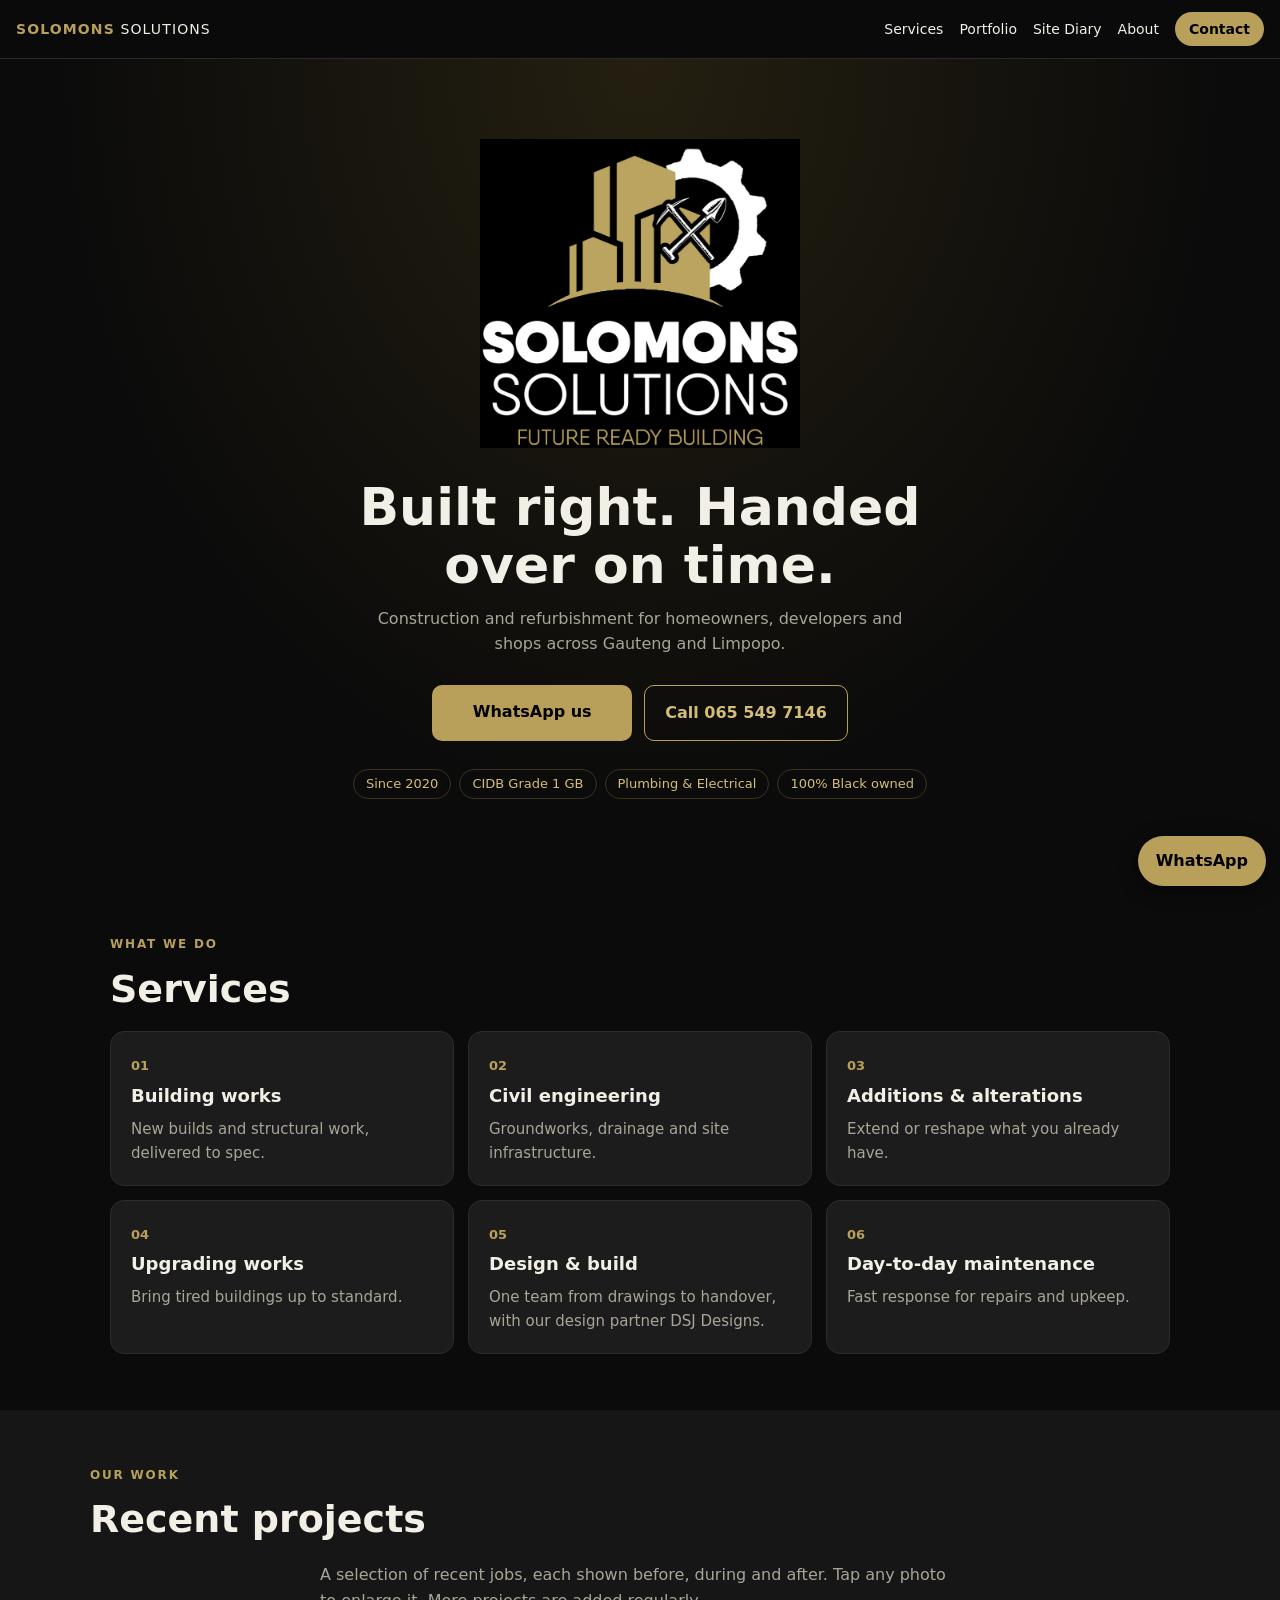
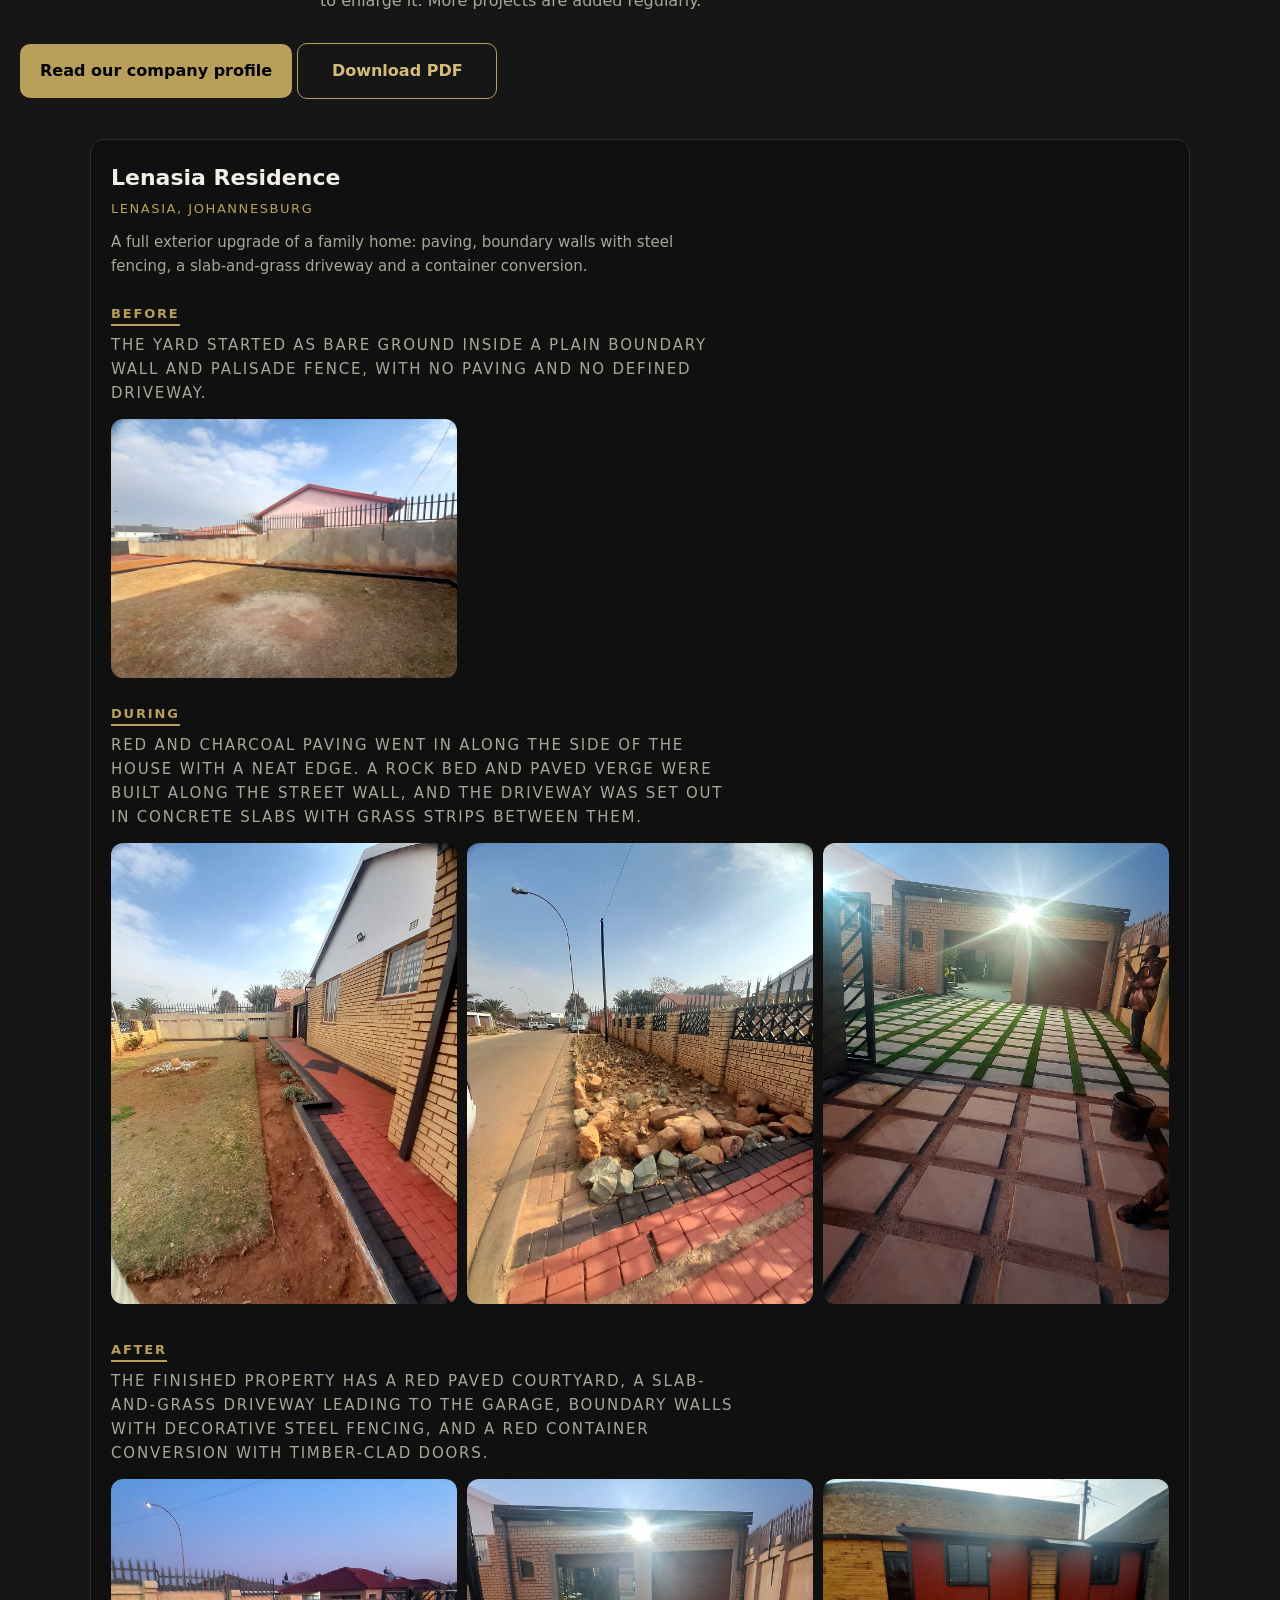
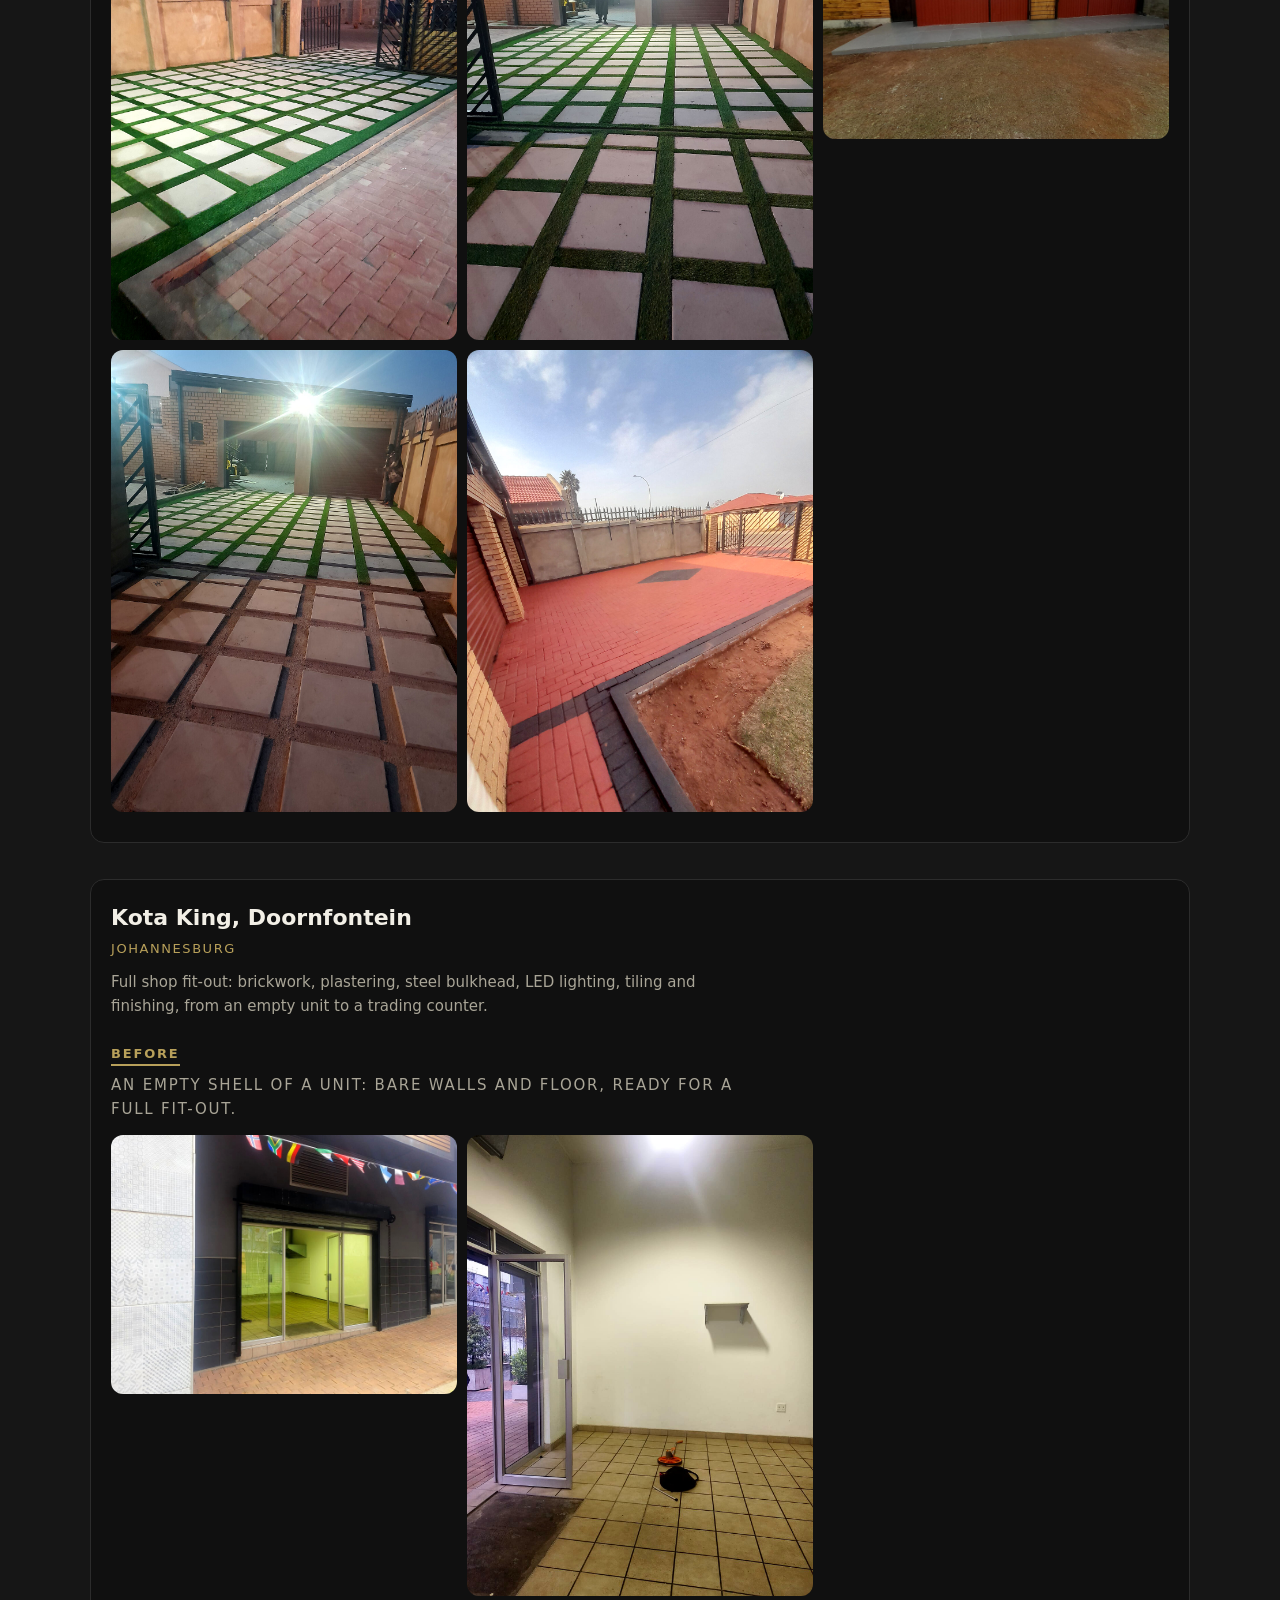
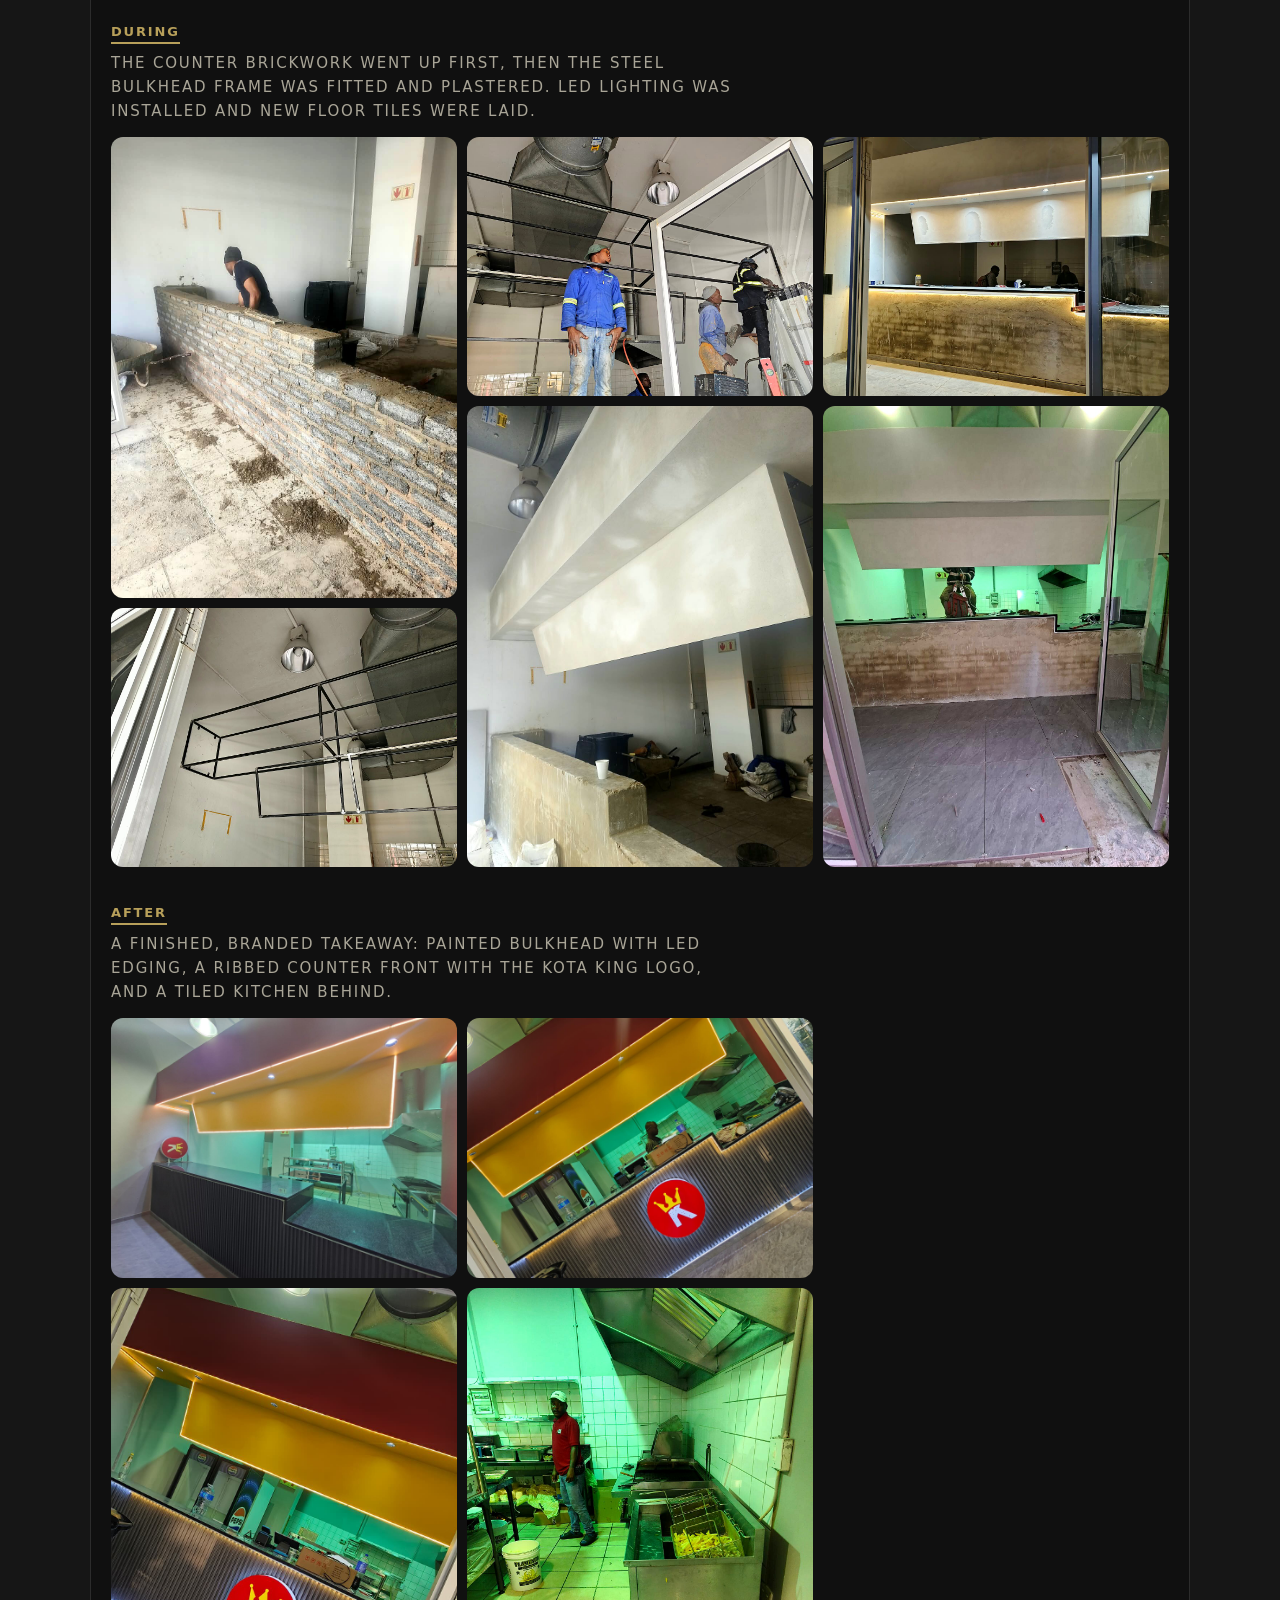
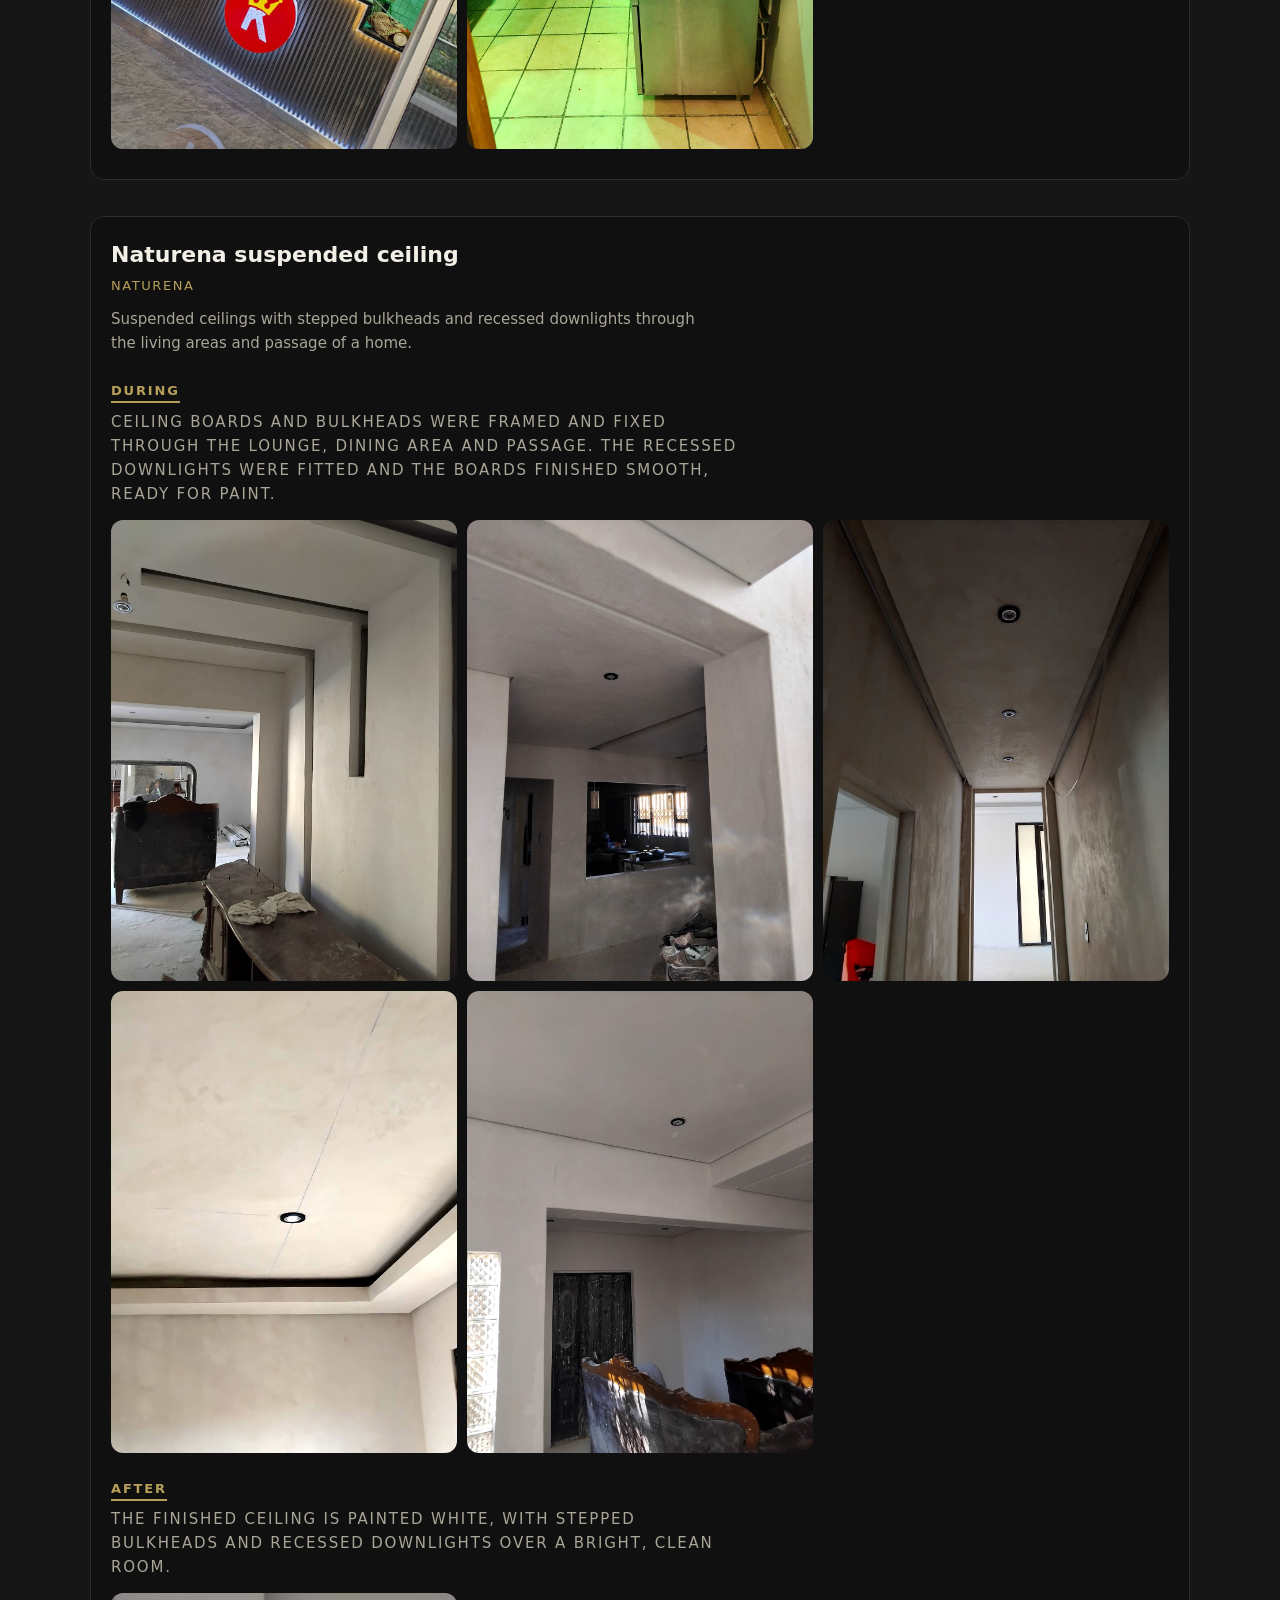
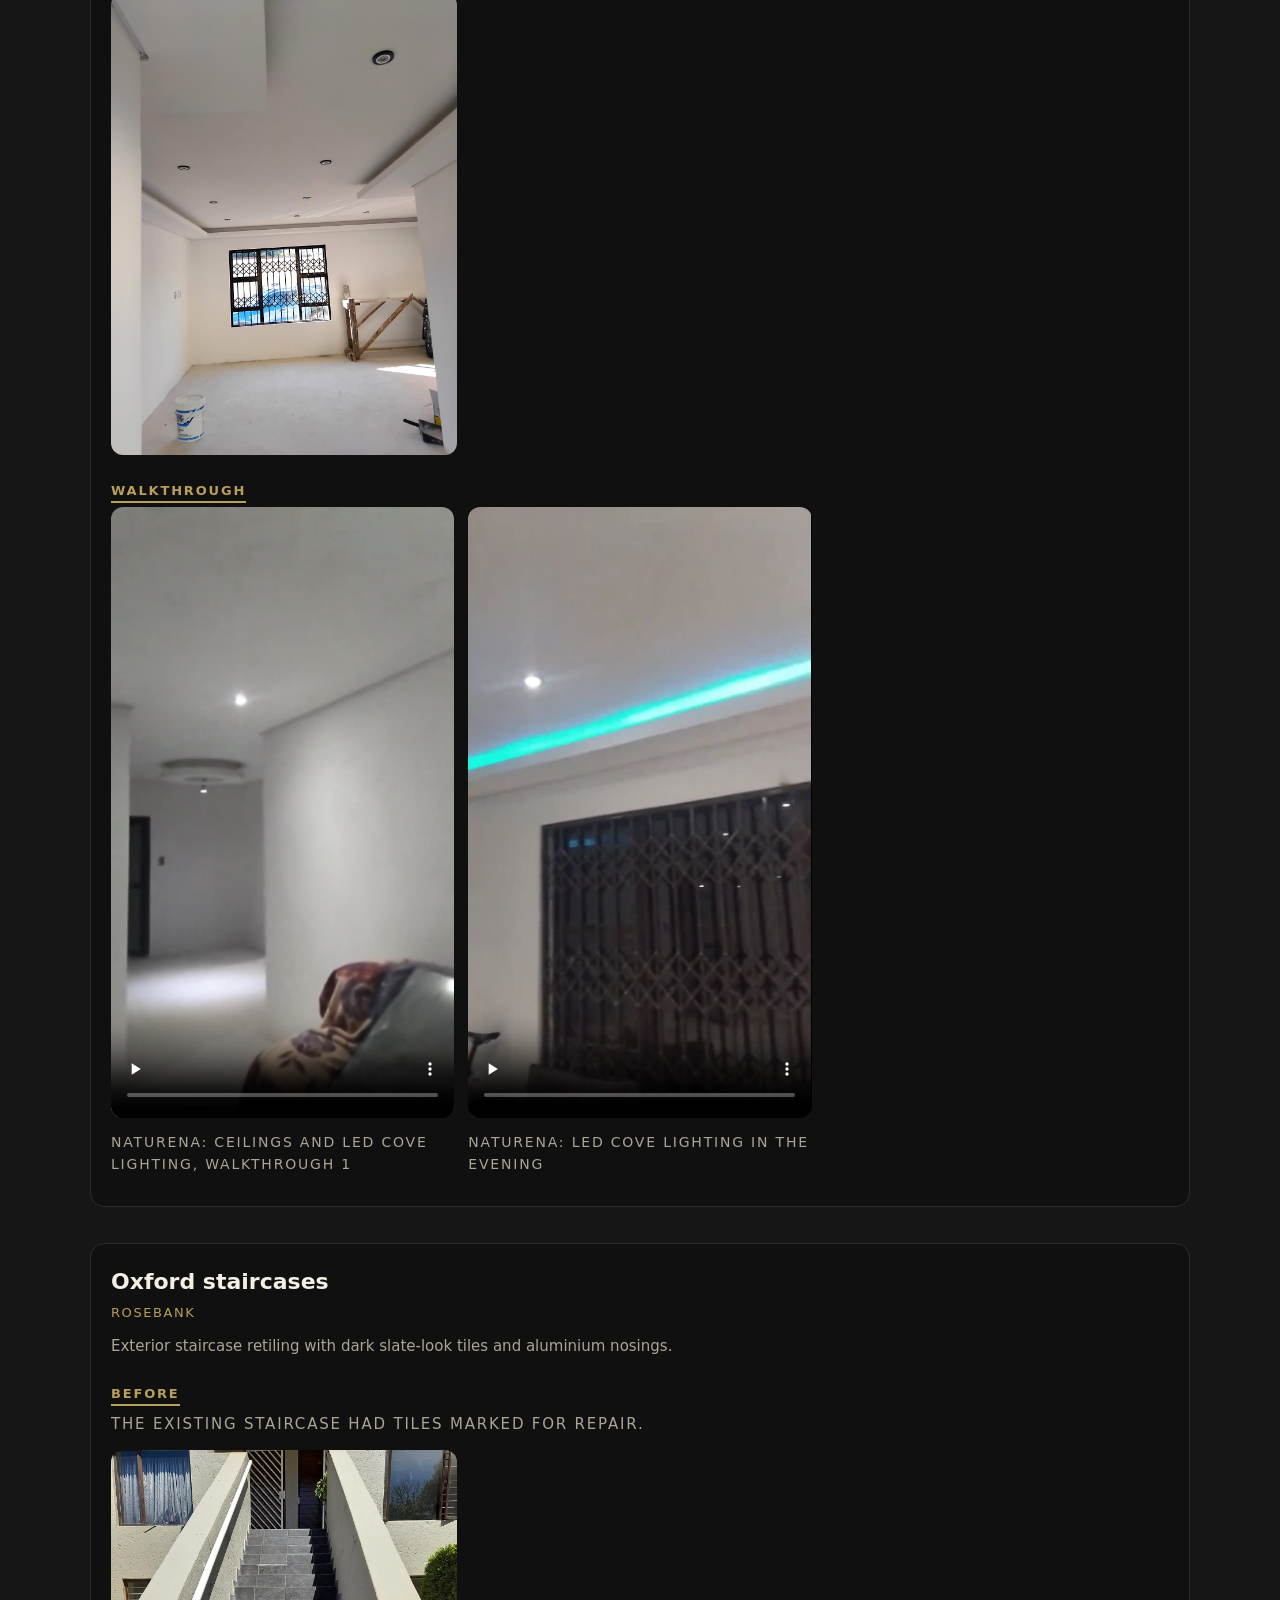
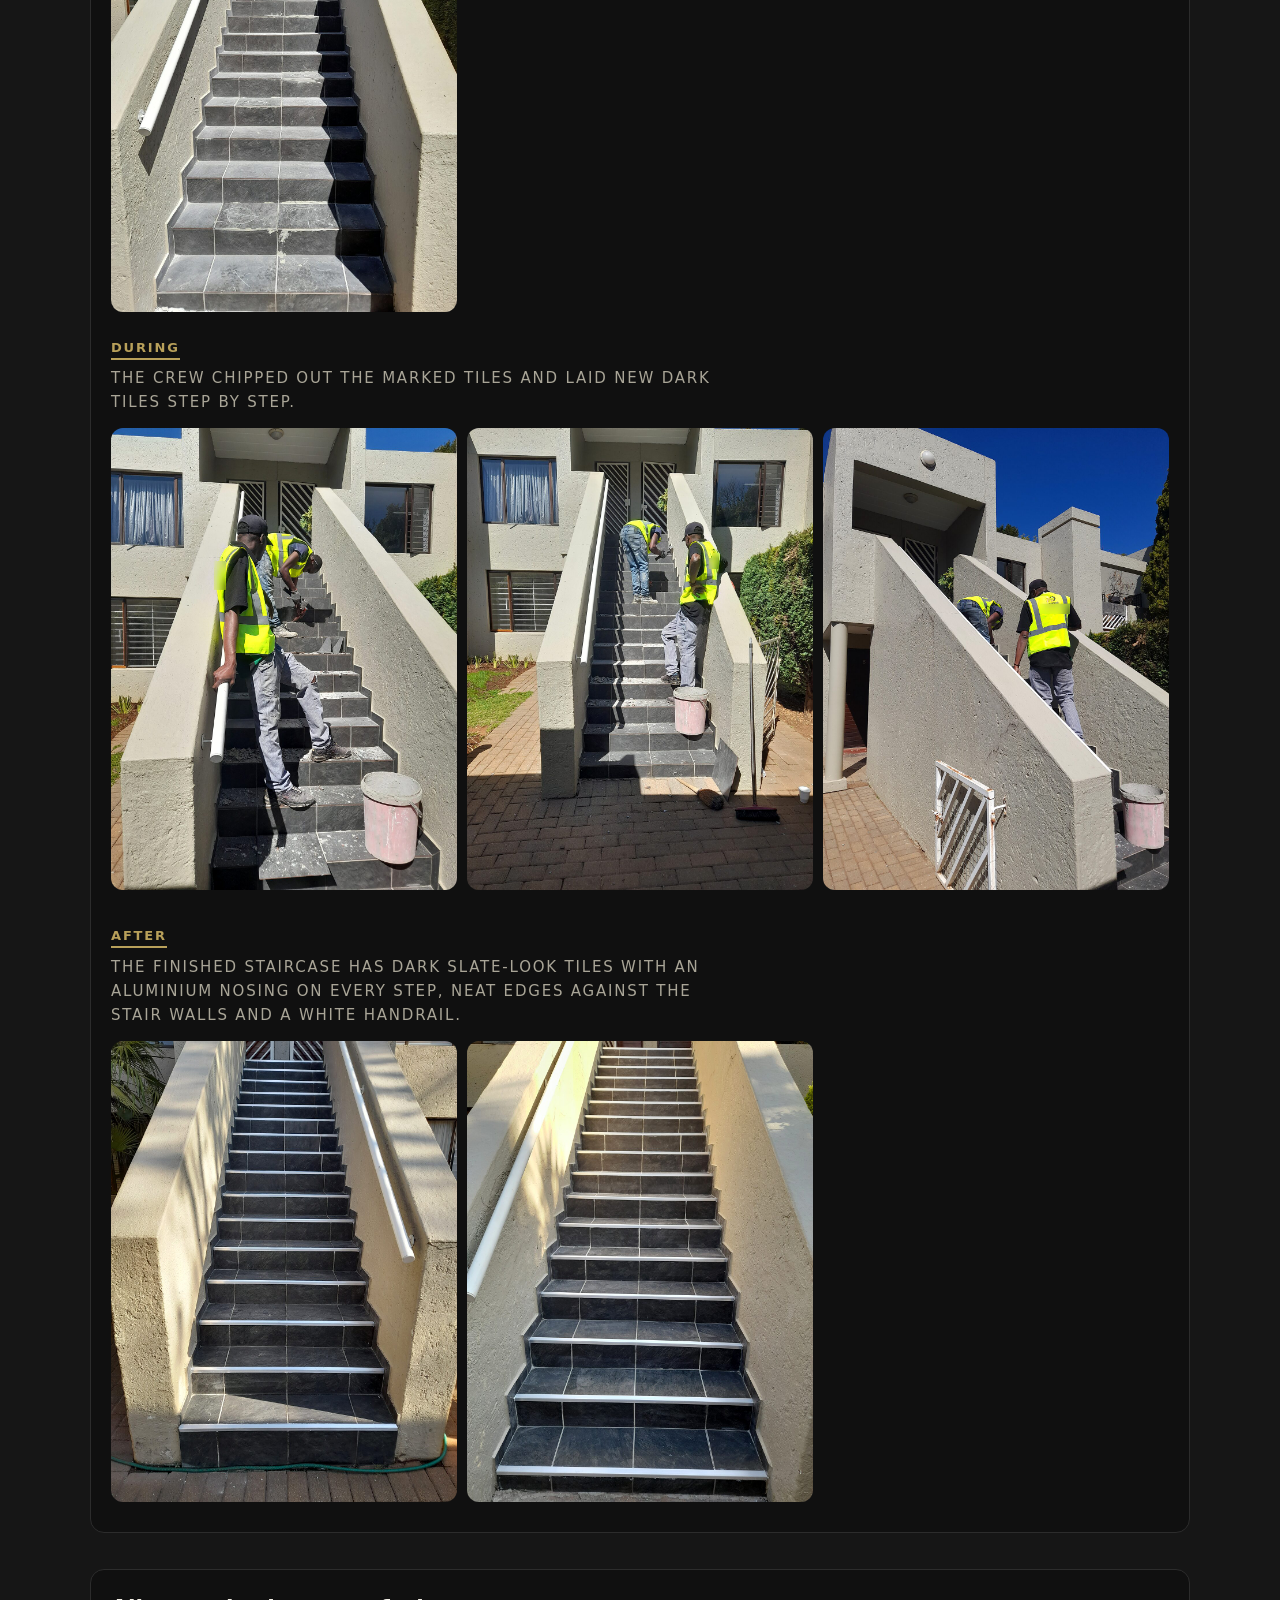
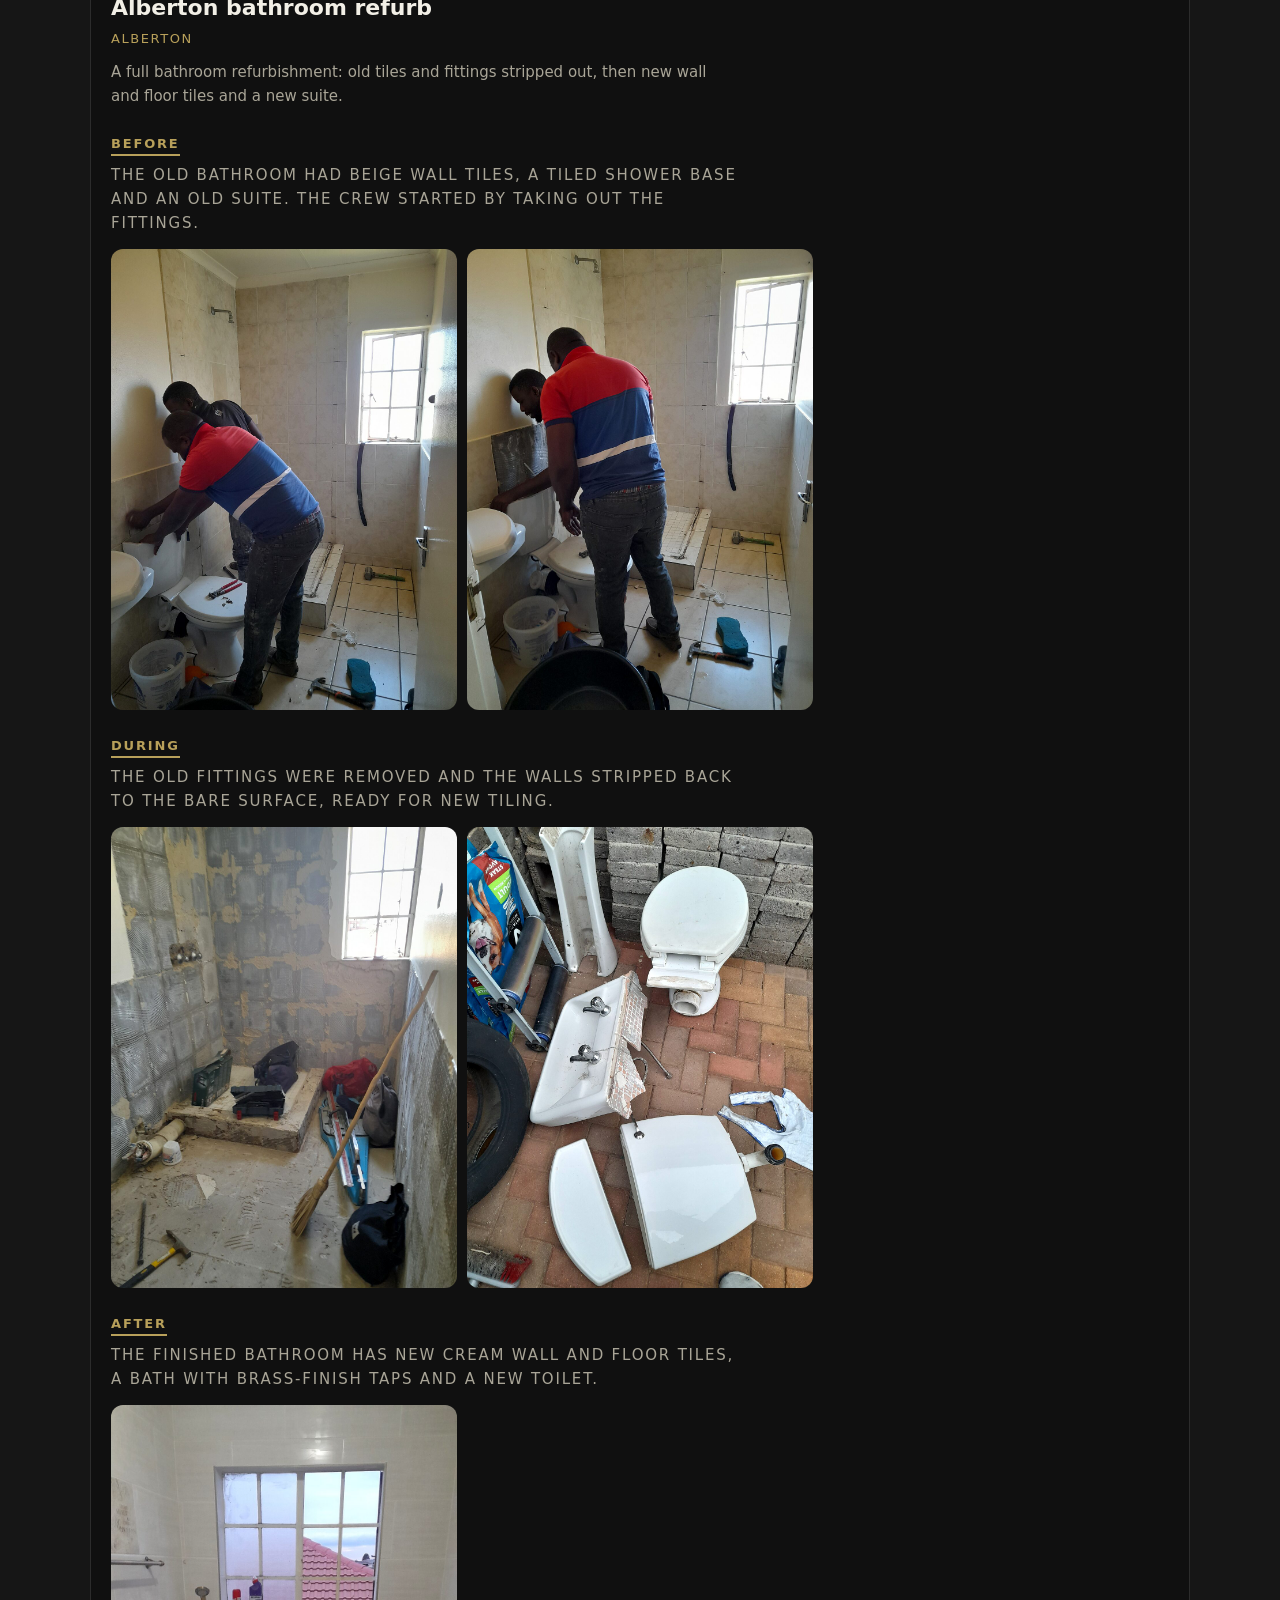
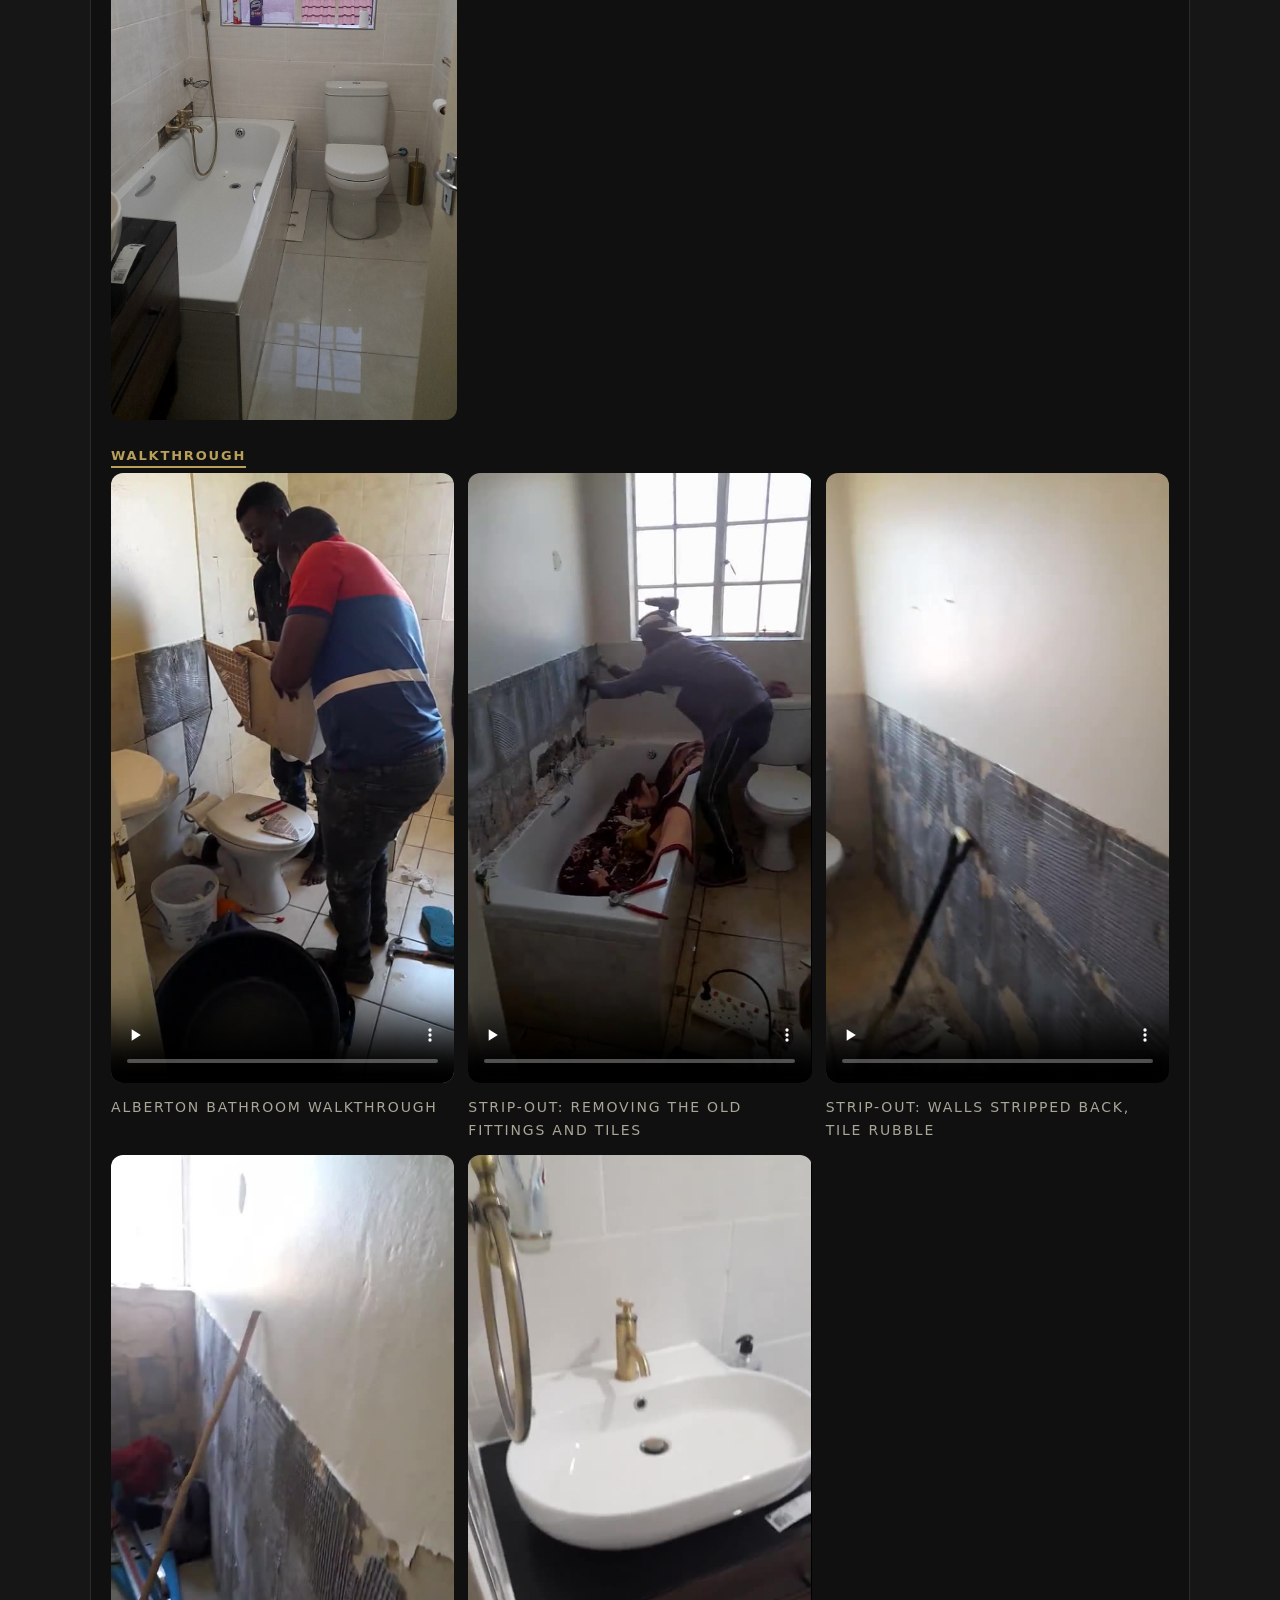
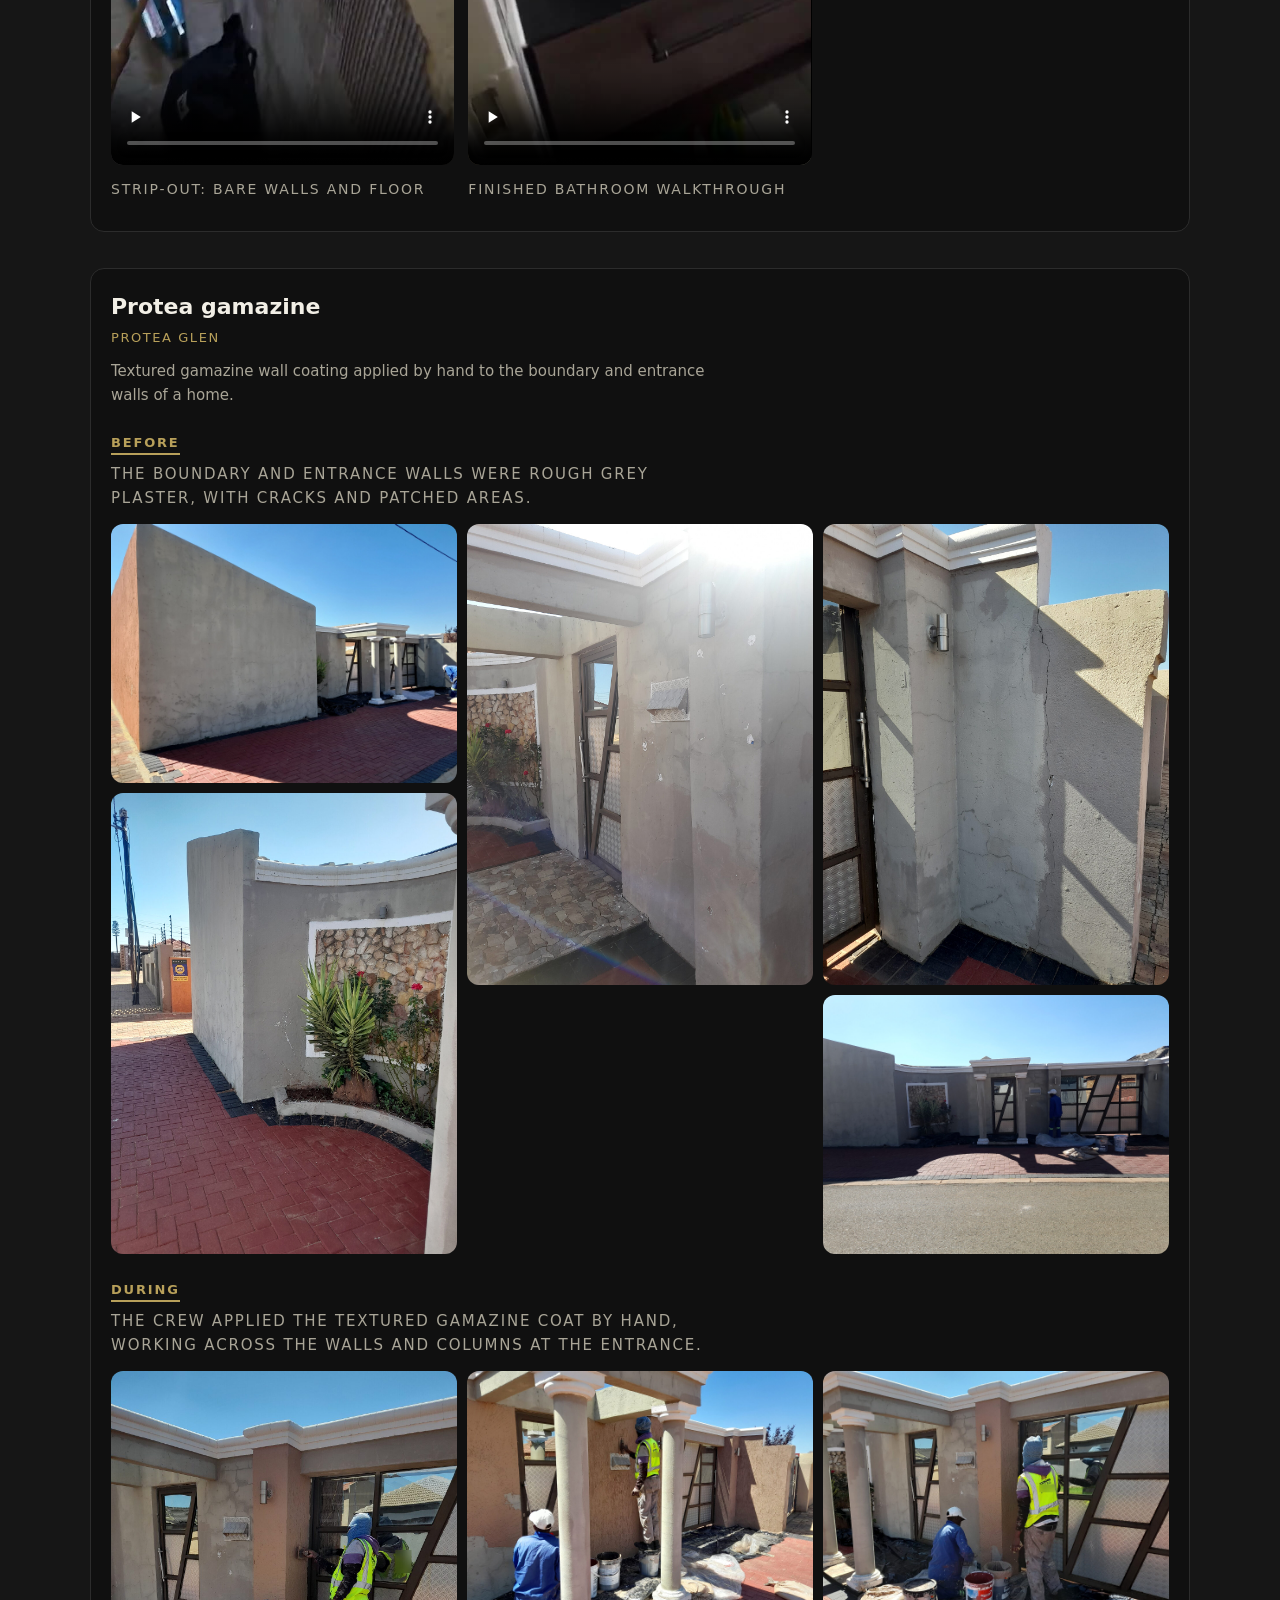
==== index.html @ 0d0c2a32 "Update version numbers for CSS and JS files" ====
<!doctype html>
<html lang="en">
<head>
<meta charset="utf-8">
<meta name="viewport" content="width=device-width,initial-scale=1">
<title>Solomons Solutions | Future Ready Building | Johannesburg</title>
<meta name="description" content="Solomons Solutions (Pty) Ltd: building works, civil engineering, additions and alterations, upgrades, design and build, and maintenance in Gauteng and Limpopo.">
<meta property="og:title" content="Solomons Solutions | Future Ready Building">
<meta property="og:description" content="Construction and refurbishment in Gauteng and Limpopo. CIDB graded.">
<meta property="og:image" content="img/logo-dark.png">
<link rel="icon" href="img/favicon.png">
<link rel="stylesheet" href="style.css?v=12">
</head>
<body>
<header class="nav">
  <a class="brand" href="#top" aria-label="Solomons Solutions"><span>SOLOMONS</span> SOLUTIONS</a>
  <nav>
    <a href="#services">Services</a><a href="#portfolio">Portfolio</a><a href="#diary">Site Diary</a><a href="#about">About</a><a href="#contact" class="pill">Contact</a>
  </nav>
</header>

<main id="top">
<section class="hero">
  <img class="logo" src="img/logo-dark.png" alt="Solomons Solutions - Future Ready Building" width="320">
  <h1>Built right. Handed over on time.</h1>
  <p>Construction and refurbishment for homeowners, developers and shops across Gauteng and Limpopo.</p>
  <div class="cta">
    <a class="btn gold" href="https://wa.me/27616562415?text=Hi%20Solomons%20Solutions%2C%20I%27d%20like%20a%20quote.">WhatsApp us</a>
    <a class="btn ghost" href="tel:+27655497146">Call 065 549 7146</a>
  </div>
  <ul class="badges"><li>Since 2020</li><li>CIDB Grade 1 GB</li><li>Plumbing &amp; Electrical</li><li>100% Black owned</li></ul>
</section>

<section id="services" class="sec">
  <p class="eyebrow">What we do</p><h2>Services</h2>
  <div class="grid">
    <article><b>01</b><h3>Building works</h3><p>New builds and structural work, delivered to spec.</p></article>
    <article><b>02</b><h3>Civil engineering</h3><p>Groundworks, drainage and site infrastructure.</p></article>
    <article><b>03</b><h3>Additions &amp; alterations</h3><p>Extend or reshape what you already have.</p></article>
    <article><b>04</b><h3>Upgrading works</h3><p>Bring tired buildings up to standard.</p></article>
    <article><b>05</b><h3>Design &amp; build</h3><p>One team from drawings to handover, with our design partner DSJ Designs.</p></article>
    <article><b>06</b><h3>Day-to-day maintenance</h3><p>Fast response for repairs and upkeep.</p></article>
  </div>
</section>

<section id="portfolio" class="sec dark">
  <p class="eyebrow">Our work</p><h2>Recent projects</h2>
  <p class="lead">A selection of recent jobs, each shown before, during and after. Tap any photo to enlarge it. More projects are added regularly.</p>
  <a class="btn gold dl" href="profile.html">Read our company profile</a> <a class="btn ghost dl" href="profile/42-Solomons-Solutions-Company-Profile.pdf" download="Solomons-Solutions-Company-Profile.pdf">Download PDF</a>
  <div id="projects"></div>
</section>

<section id="diary" class="sec">
  <p class="eyebrow">On site</p><h2>Site Diary</h2>
  <p class="lead">Walkthrough clips from site are inside the projects above, with more coming.</p>
  <div class="vids" id="vids"></div>
</section>

<section id="about" class="sec dark">
  <p class="eyebrow">About us</p><h2>Established in 2020</h2>
  <p class="lead">Solomons Solutions (Pty) Ltd works on public and private projects for developers, government bodies and homeowners. We care about safety, timely handover, fewer defects and less wasted material.</p>
  <div class="grid">
    <article><h3>Accredited</h3><p>CIDB grade 1 General Building, 1 Plumbing, 1 Electrical Building. NHBRC, ECB, plumbing and electrical certificates.</p></article>
    <article><h3>Where we work</h3><p>Based in Gauteng and Limpopo. We take on work in other provinces and neighbouring countries too.</p></article>
    <article><h3>Partners</h3><p><b>DSJ Designs</b> - design, architecture and 3D rendering.<br><b>Moleme R</b> - marketing and distribution.</p></article>
    <article><h3>How we work</h3><p>Regular site visits by senior management, quick answers to client queries and custom services on request.</p></article>
  </div>
</section>

<section id="contact" class="sec">
  <p class="eyebrow">Get a quote</p><h2>Contact</h2>
  <div class="grid contact">
    <a class="card" href="https://wa.me/27616562415?text=Hi%20Solomons%20Solutions%2C%20I%27d%20like%20a%20quote."><small>WhatsApp</small><b>061 656 2415</b></a>
    <a class="card" href="tel:+27655497146"><small>Call</small><b>065 549 7146</b></a>
    <a class="card" href="mailto:thabang.solomons@outlook.com"><small>Email</small><b>thabang.solomons@outlook.com</b></a>
    <div class="card"><small>Office</small><b>Management House, 38 Melle &amp; 48 Stiemens Street, Braamfontein, Johannesburg</b></div>
  </div>
</section>
</main>

<footer>
  <img src="img/logo-dark.png" alt="" width="90">
  <p>&copy; <span id="yr">2026</span> Solomons Solutions (Pty) Ltd. Reg. 2020/240077/07</p>
</footer>
<a class="wa-float" href="https://wa.me/27616562415" aria-label="Chat on WhatsApp">WhatsApp</a>
<div id="lb"><button class="x" aria-label="Close">&times;</button><button class="pv" aria-label="Previous">&#8249;</button><img alt=""><div class="cap"></div><button class="nx" aria-label="Next">&#8250;</button></div>
<script src="gallery.js?v=12"></script>
</body>
</html>
---- style.css ----
:root{--gold:#b8a05a;--gold2:#d4bd78;--ink:#0b0b0b;--panel:#161616;--text:#f2efe6;--mut:#a9a597}
*{box-sizing:border-box;margin:0}
html{scroll-behavior:smooth}
body{background:var(--ink);color:var(--text);font:16px/1.6 system-ui,-apple-system,"Segoe UI",Roboto,sans-serif}
a{color:inherit;text-decoration:none}
.nav{position:sticky;top:0;z-index:10;display:flex;justify-content:space-between;align-items:center;gap:12px;padding:12px 16px;background:rgba(11,11,11,.92);backdrop-filter:blur(8px);border-bottom:1px solid #2a2a2a}
.brand{font-weight:300;letter-spacing:.08em;font-size:14px;white-space:nowrap}.brand span{font-weight:800;color:var(--gold)}
.nav nav{display:flex;gap:16px;font-size:14px;align-items:center}
.nav nav a:not(.pill){display:none}
.pill{background:var(--gold);color:#000;padding:6px 14px;border-radius:99px;font-weight:600}
.hero{text-align:center;padding:48px 20px 56px;background:radial-gradient(ellipse at top,#241f10 0,#0b0b0b 65%)}
.logo{width:min(70vw,320px);height:auto}
h1{font-size:clamp(28px,7vw,52px);line-height:1.1;margin:24px auto 12px;max-width:16ch}
.hero p{color:var(--mut);max-width:34em;margin:0 auto}
.cta{display:flex;flex-direction:column;gap:12px;max-width:340px;margin:28px auto}
.btn{padding:14px 20px;border-radius:10px;font-weight:700;text-align:center}
.btn.gold{background:var(--gold);color:#000}.btn.ghost{border:1px solid var(--gold);color:var(--gold2)}
.badges{list-style:none;display:flex;flex-wrap:wrap;gap:8px;justify-content:center;padding:0;font-size:13px}
.badges li{border:1px solid #3a3320;padding:4px 12px;border-radius:99px;color:var(--gold2)}
.sec{padding:56px 20px;max-width:1100px;margin:auto}
.dark{max-width:none;background:var(--panel)}.dark>*{max-width:1100px;margin-left:auto;margin-right:auto}
.eyebrow{color:var(--gold);text-transform:uppercase;letter-spacing:.15em;font-size:12px;font-weight:700}
h2{font-size:clamp(26px,5vw,38px);margin:4px 0 12px}
.lead{color:var(--mut);max-width:40em;margin-bottom:24px}
.grid{display:grid;gap:14px;grid-template-columns:1fr}
article,.card{background:#1c1c1c;border:1px solid #2c2c2c;border-radius:14px;padding:20px;display:block}
.dark article{background:#101010}
article b{color:var(--gold);font-size:13px}
article h3{margin:4px 0 6px;font-size:18px}article p{color:var(--mut);font-size:15px}
.stage{color:var(--gold);margin:28px auto 10px;font-size:15px;text-transform:uppercase;letter-spacing:.12em}
.gal{display:grid;grid-template-columns:1fr 1fr;gap:8px}
.gal:empty::after{content:"Photos coming soon";color:var(--mut);font-size:14px;grid-column:1/-1}
.gal img{width:100%;aspect-ratio:4/3;object-fit:cover;border-radius:10px;background:#222}
.vids{display:grid;gap:14px}
.vids figure{margin:0}.vids video{width:100%;border-radius:12px;background:#000}
.vids figcaption{color:var(--mut);font-size:14px;margin-top:6px}
.vids:empty{display:none}
.contact .card small{display:block;color:var(--gold);text-transform:uppercase;letter-spacing:.1em;font-size:12px}
.contact .card b{font-size:18px;word-break:break-word}
footer{text-align:center;padding:40px 20px 90px;color:var(--mut);font-size:13px;border-top:1px solid #222}
.wa-float{position:fixed;right:14px;bottom:14px;background:var(--gold);color:#000;font-weight:700;padding:12px 18px;border-radius:99px;box-shadow:0 4px 18px #0008}
@media(min-width:760px){.nav nav a:not(.pill){display:inline}.grid{grid-template-columns:repeat(3,1fr)}.contact{grid-template-columns:1fr 1fr}.gal{grid-template-columns:repeat(3,1fr)}.vids{grid-template-columns:repeat(3,1fr)}.cta{flex-direction:row;max-width:none;justify-content:center}.btn{min-width:200px}.hero{padding:80px 20px}}

.proj{margin:36px auto 0}.proj h3{font-size:22px;margin:0 0 4px}.proj .meta{color:var(--gold);font-size:13px;text-transform:uppercase;letter-spacing:.12em;margin:0 0 10px}
.gal figure{margin:0;position:relative}.gal figure img{display:block}
.gal figcaption{position:absolute;left:8px;bottom:8px;background:rgba(0,0,0,.7);color:var(--gold);font-size:11px;text-transform:uppercase;letter-spacing:.1em;padding:3px 8px;border-radius:999px}

.gal{display:block;columns:1;column-gap:10px}
.gal figure{break-inside:avoid;margin:0 0 10px;cursor:zoom-in}
.gal img{width:100%;height:auto;aspect-ratio:auto;border-radius:12px;display:block}
.stage{margin-top:26px}.stage h4{margin:0 0 6px;font-size:13px;letter-spacing:.14em;text-transform:uppercase;color:var(--gold)}
.stage h4 span{border-bottom:2px solid var(--gold);padding-bottom:3px}.stage>p{color:var(--mut);max-width:42em;margin:8px 0 14px}
@media(min-width:620px){.gal{columns:2}}@media(min-width:1000px){.gal{columns:3}}
.dl{display:inline-block;margin:6px 0 4px}
#lb{display:none;position:fixed;inset:0;background:rgba(0,0,0,.94);z-index:50;align-items:center;justify-content:center;flex-direction:column}
#lb.on{display:flex}#lb img{max-width:96vw;max-height:84vh;object-fit:contain;border-radius:6px}
#lb .cap{color:#ddd;font-size:14px;margin-top:10px;text-align:center;padding:0 16px}
#lb button{position:absolute;background:rgba(0,0,0,.6);color:var(--gold);border:1px solid var(--gold);border-radius:999px;width:44px;height:44px;font-size:22px;cursor:pointer}
#lb .x{top:14px;right:14px}#lb .pv{left:10px;top:50%}#lb .nx{right:10px;top:50%}
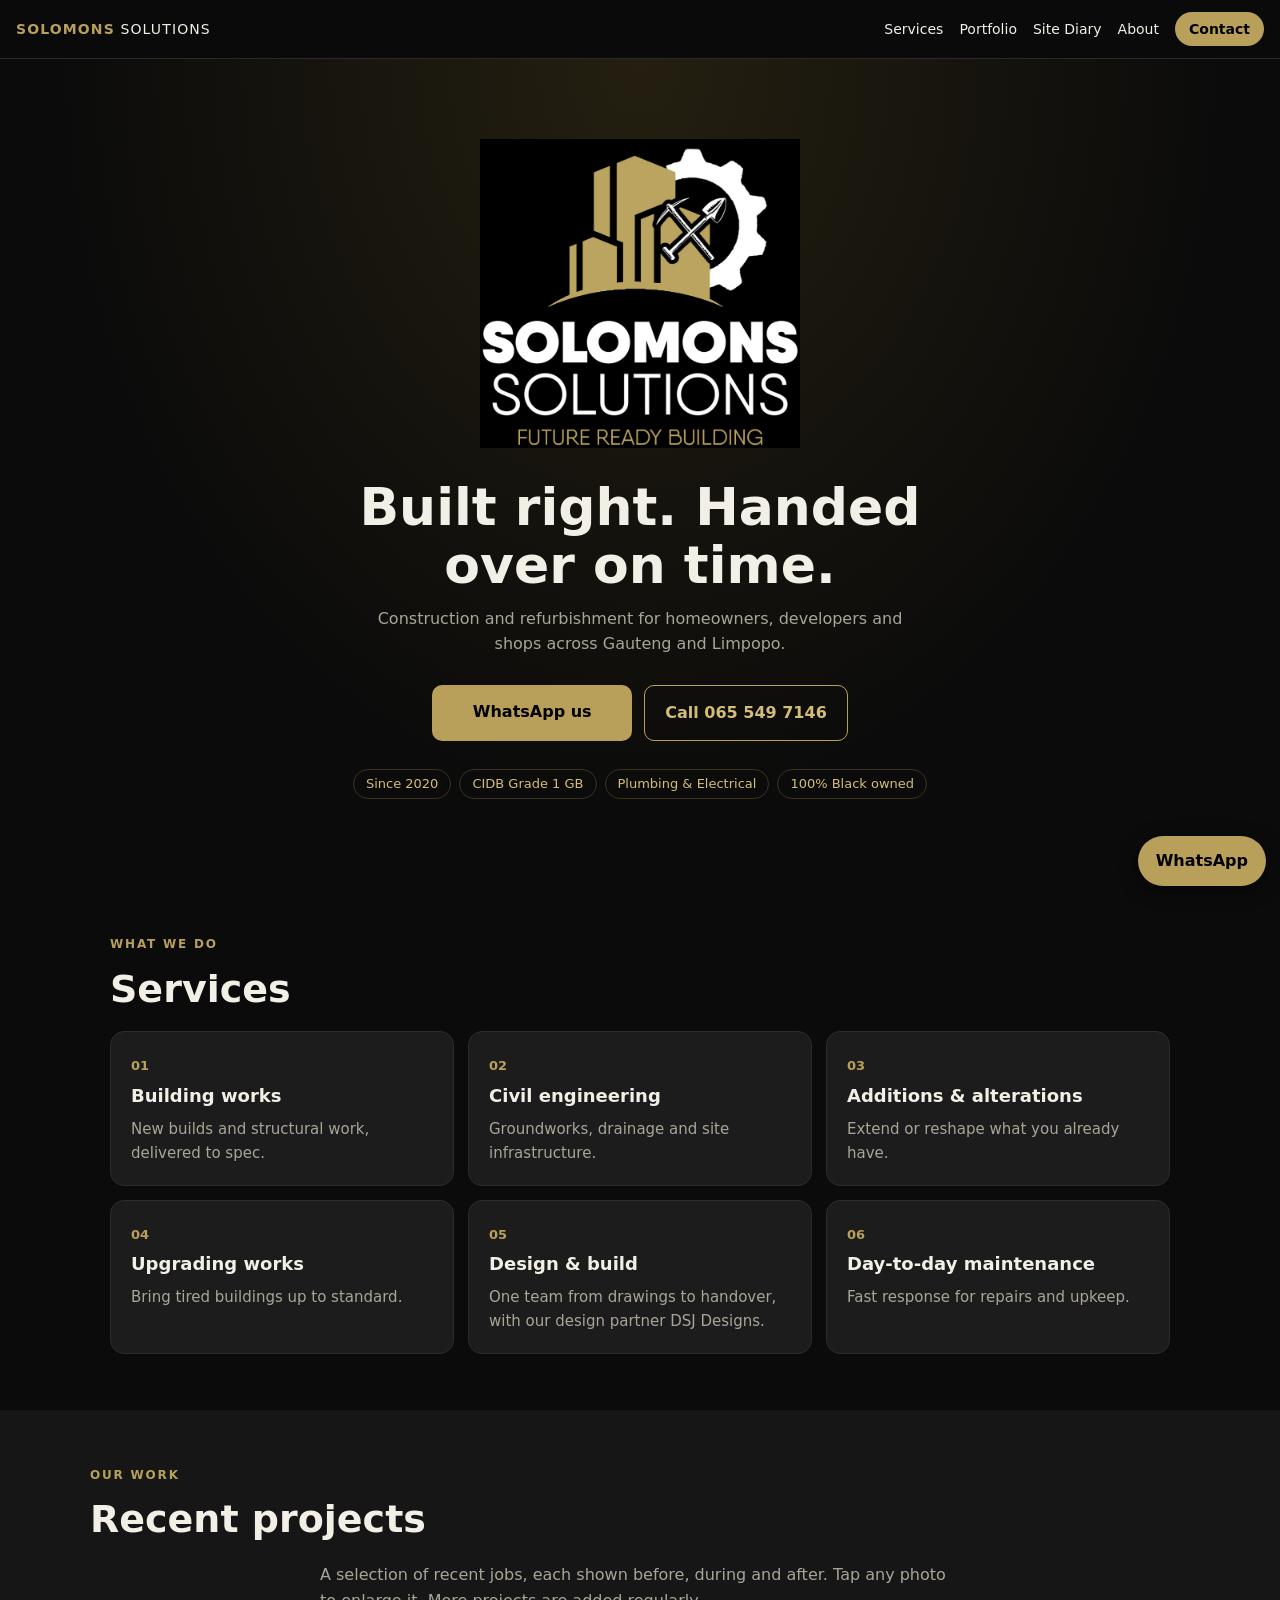
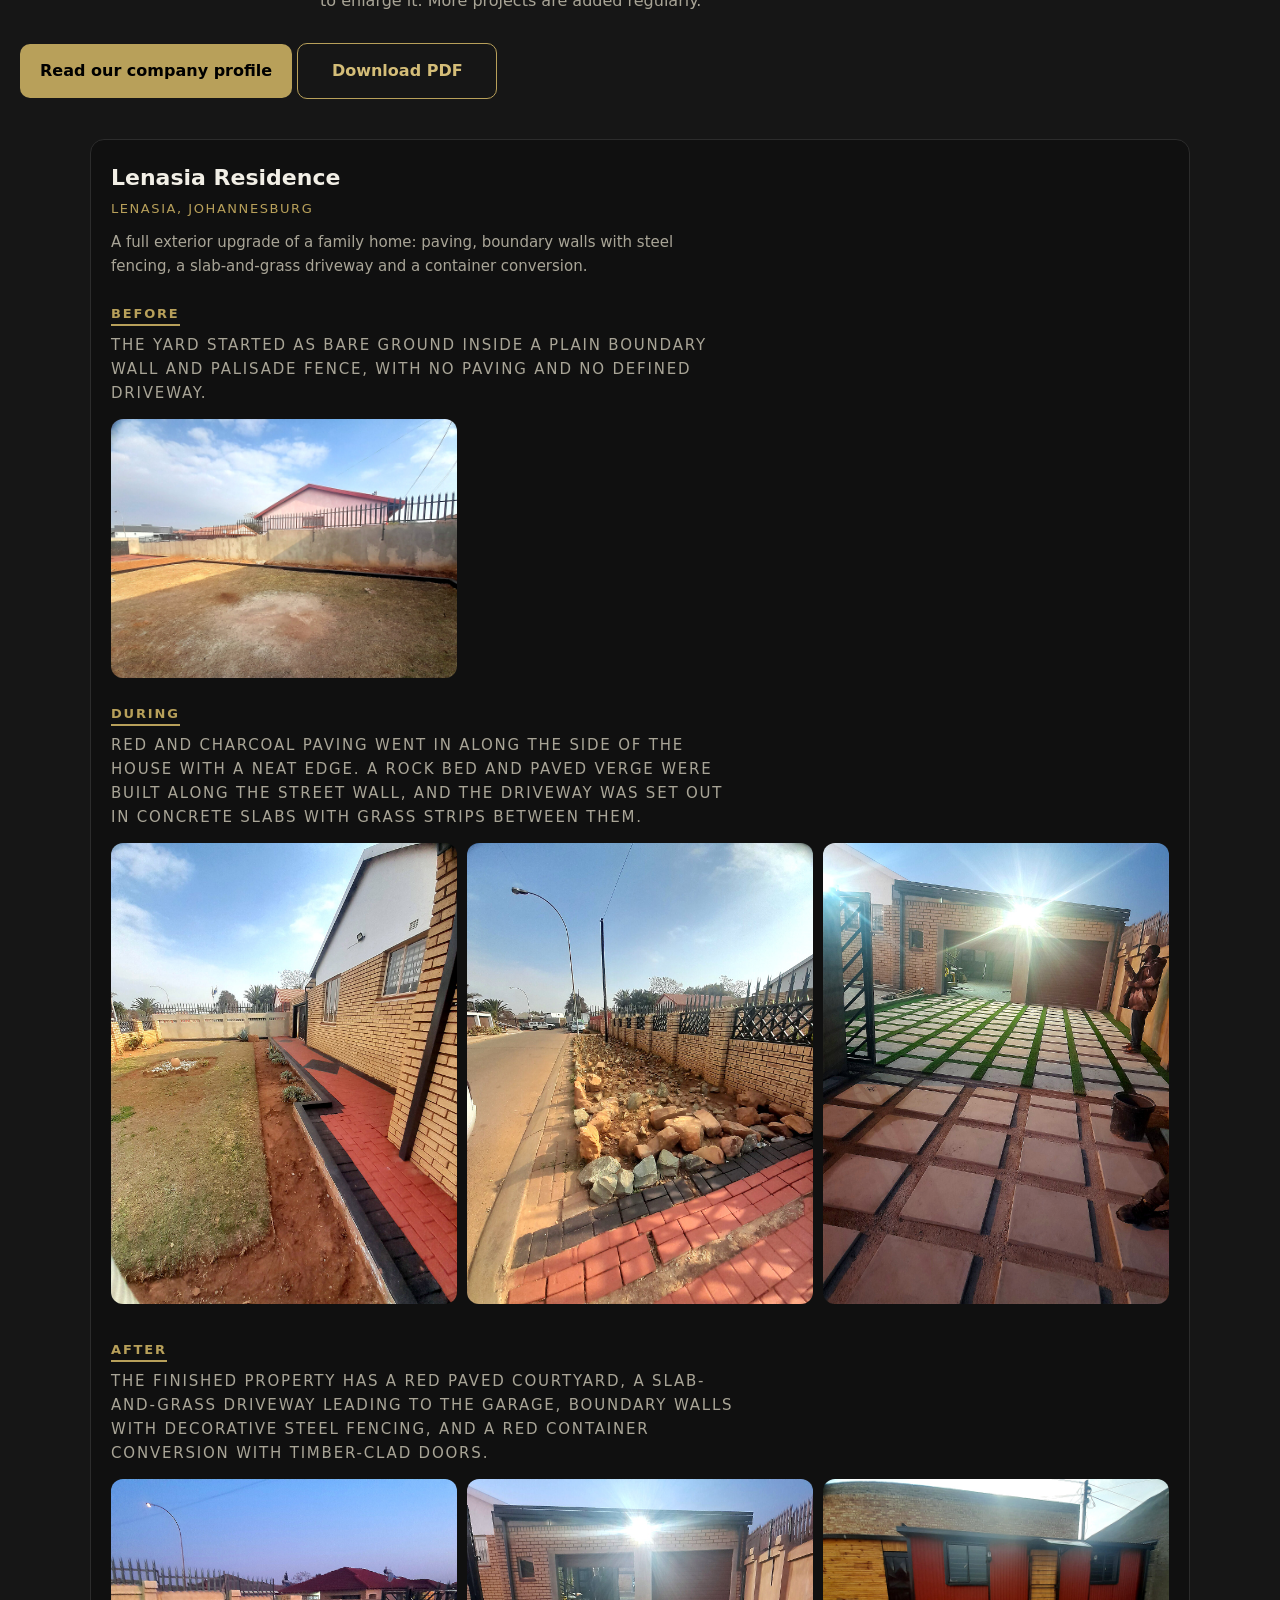
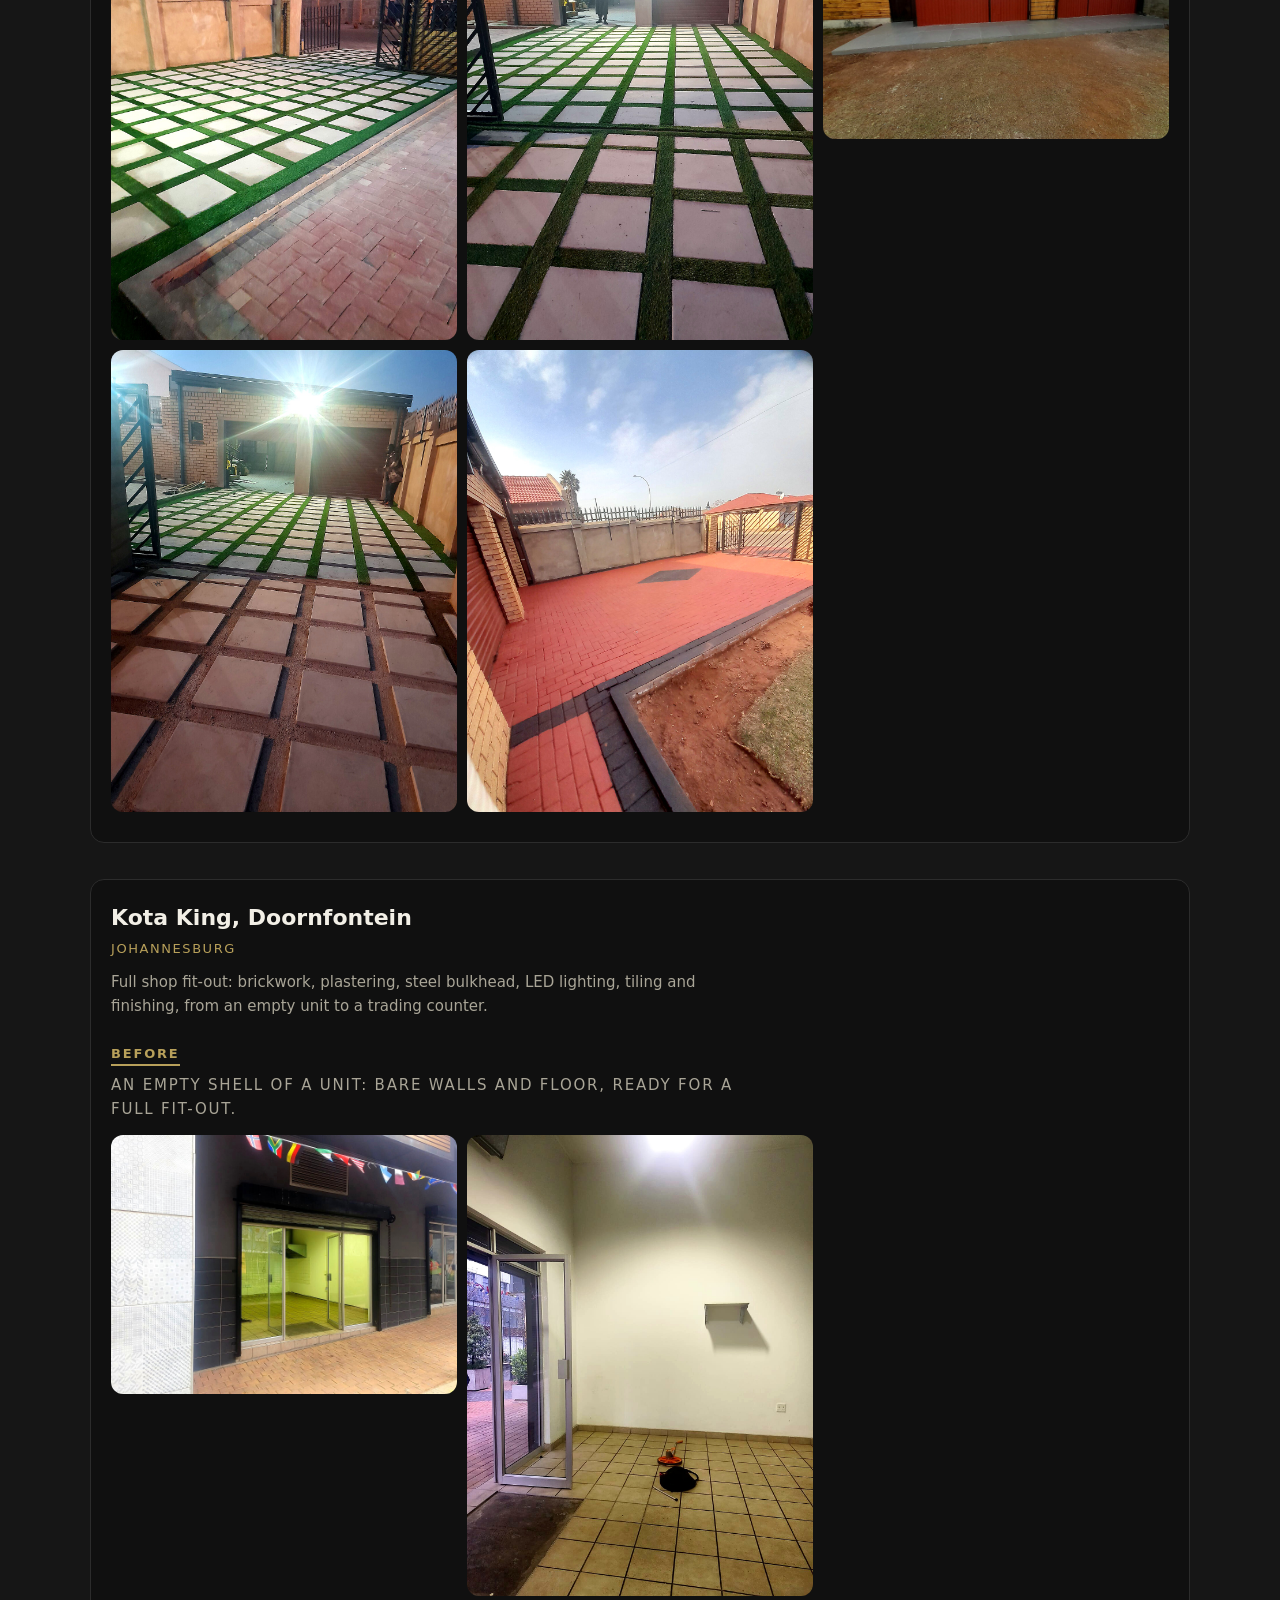
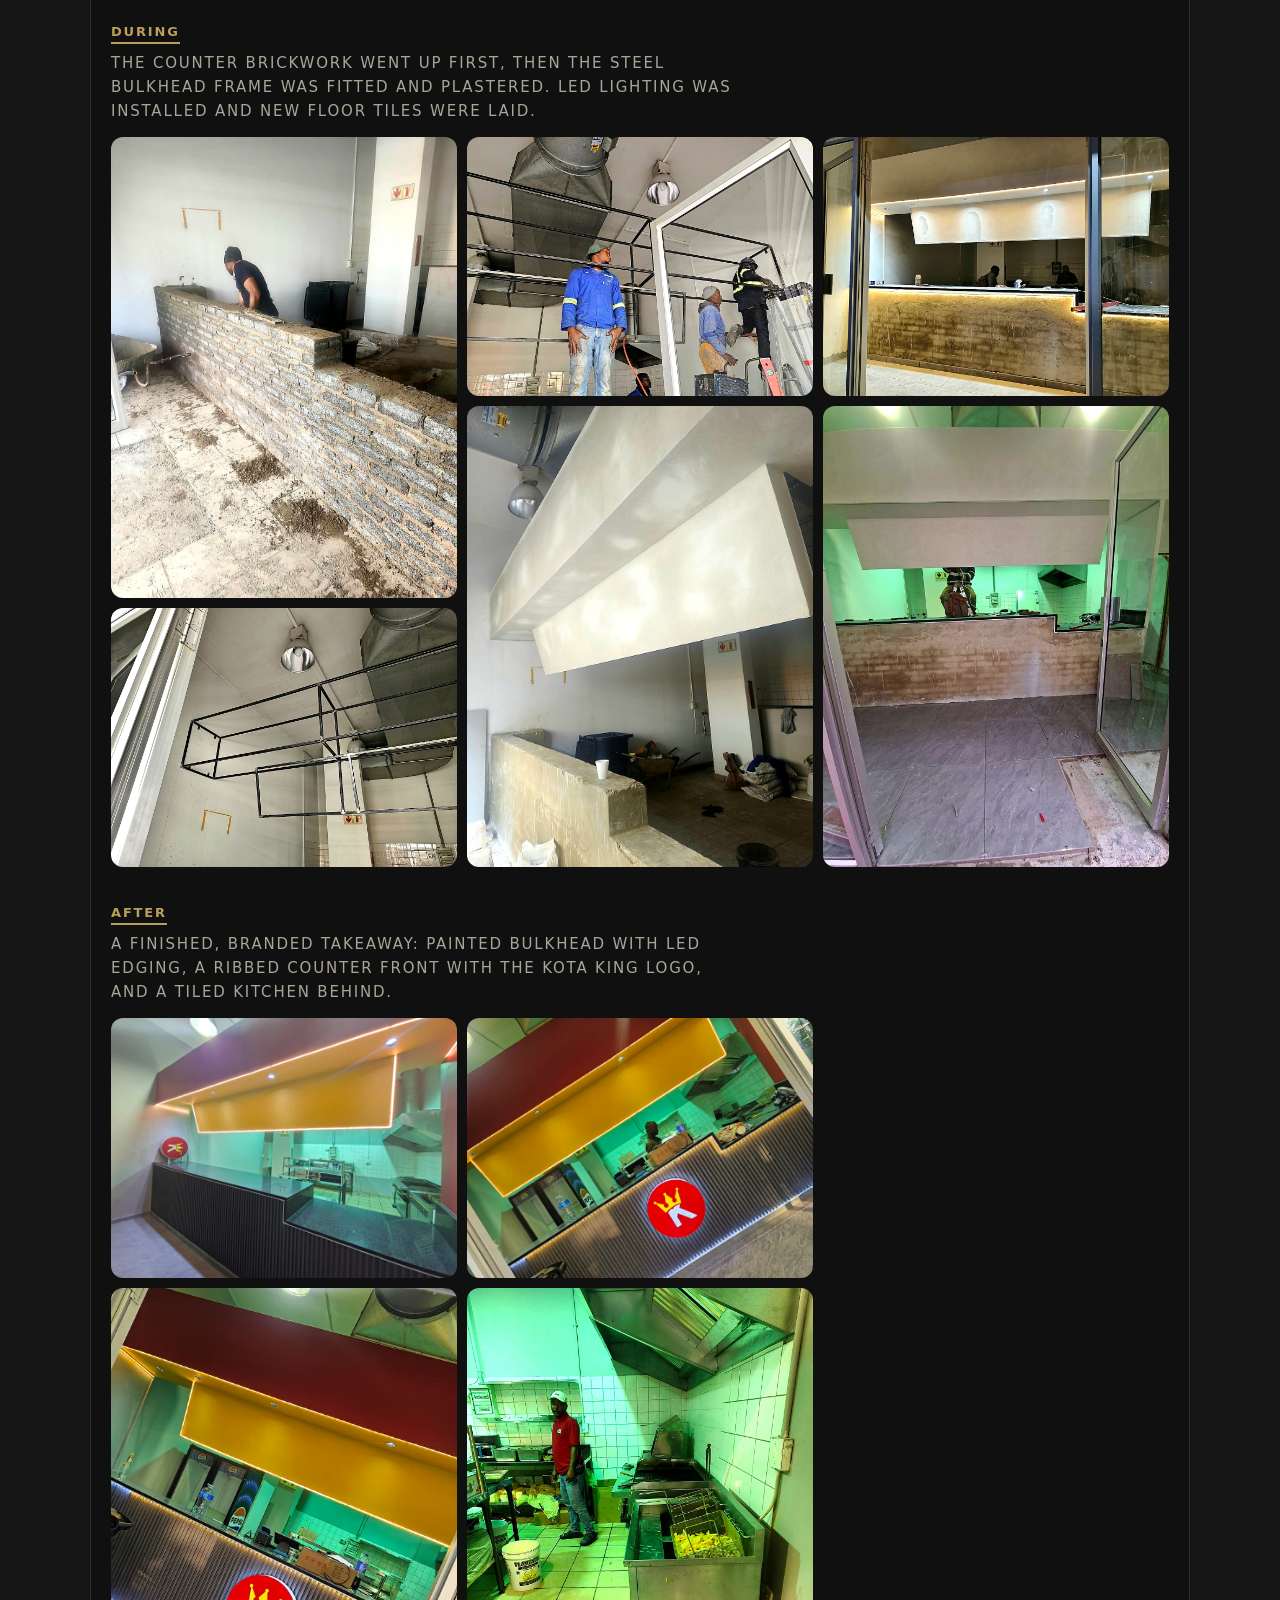
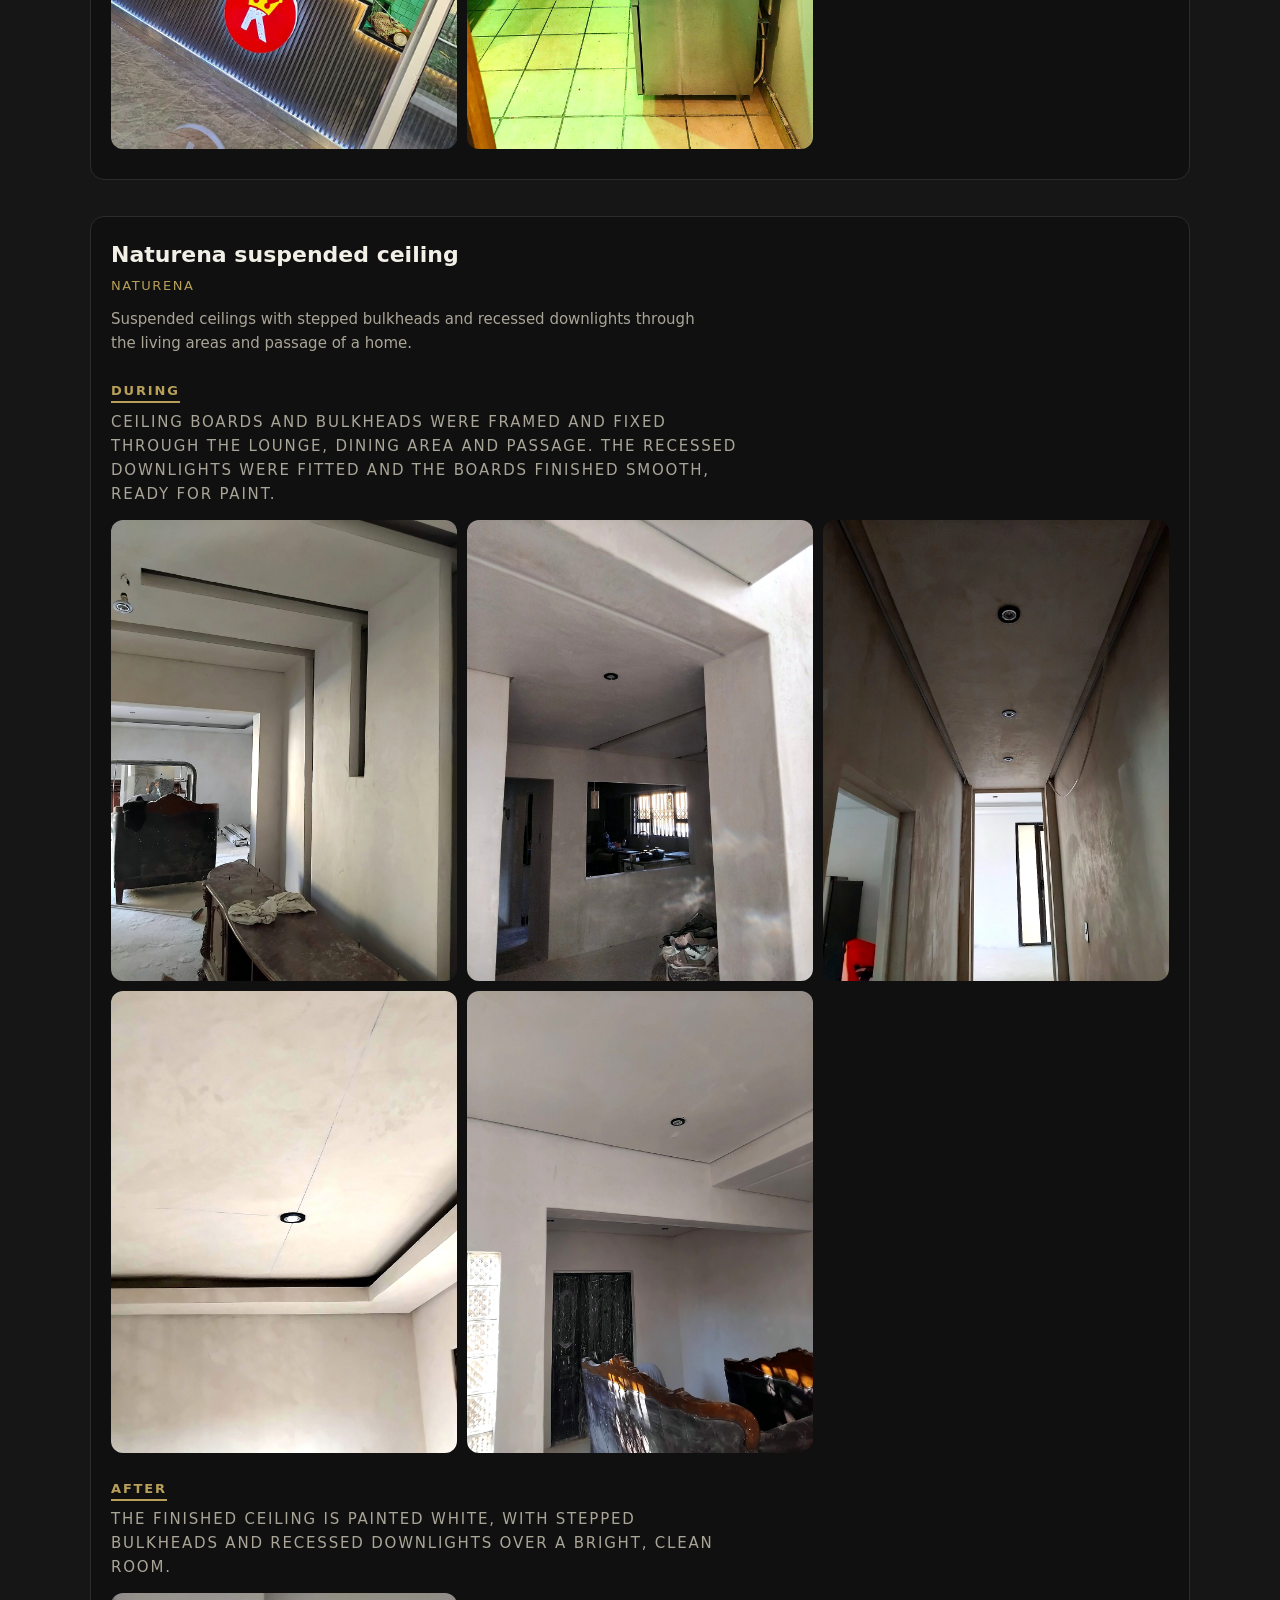
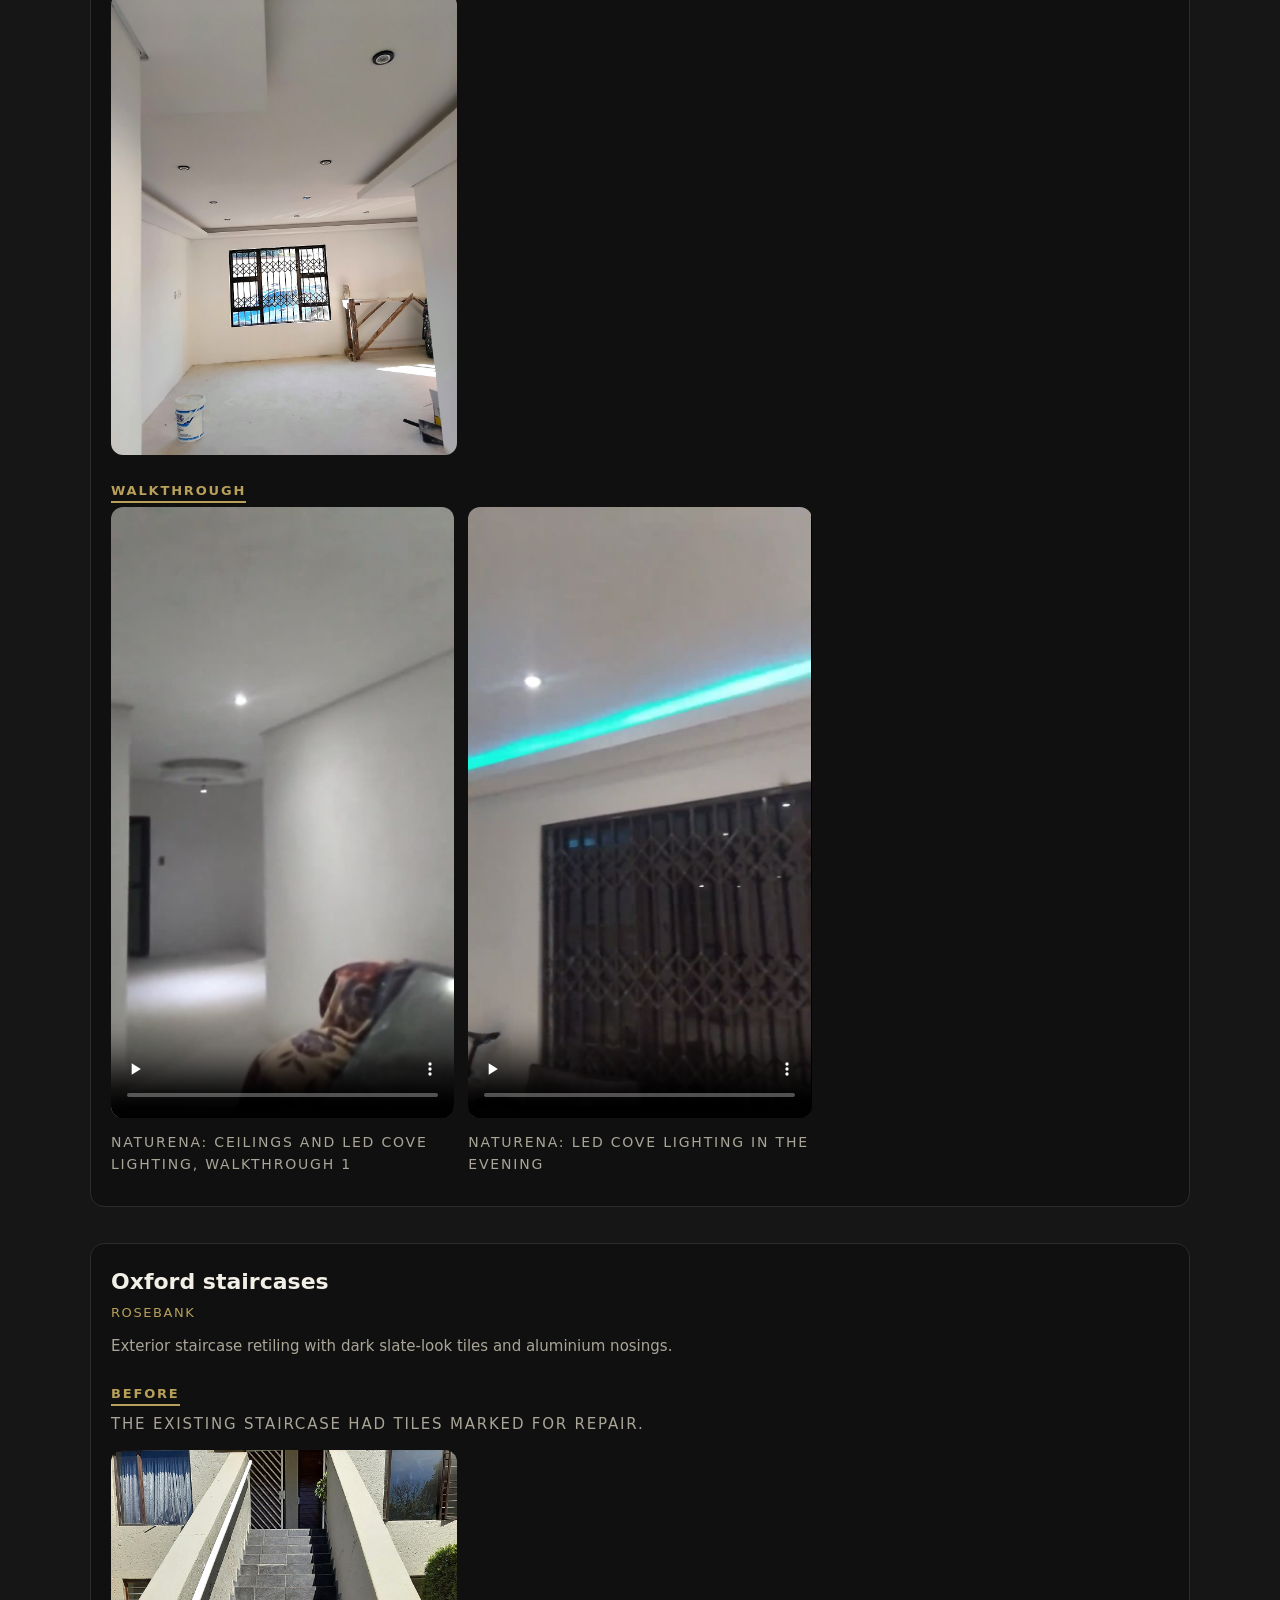
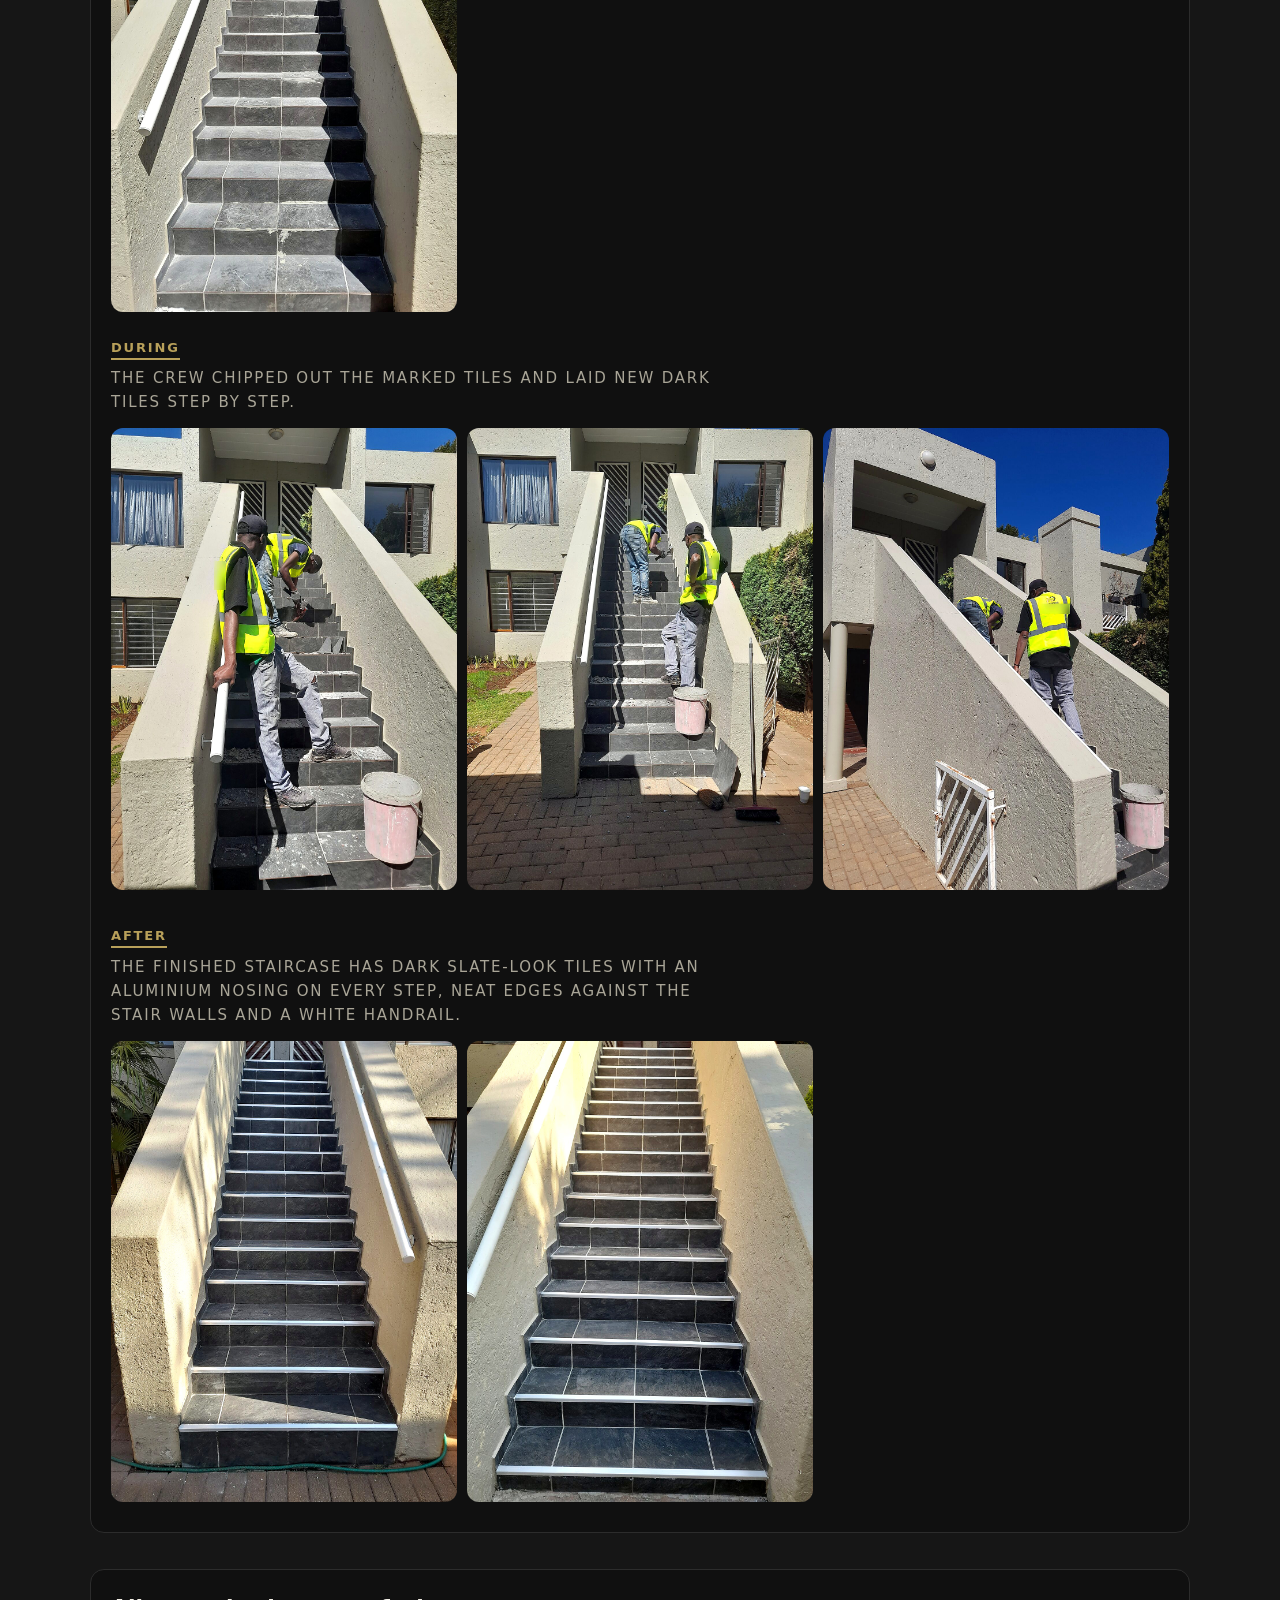
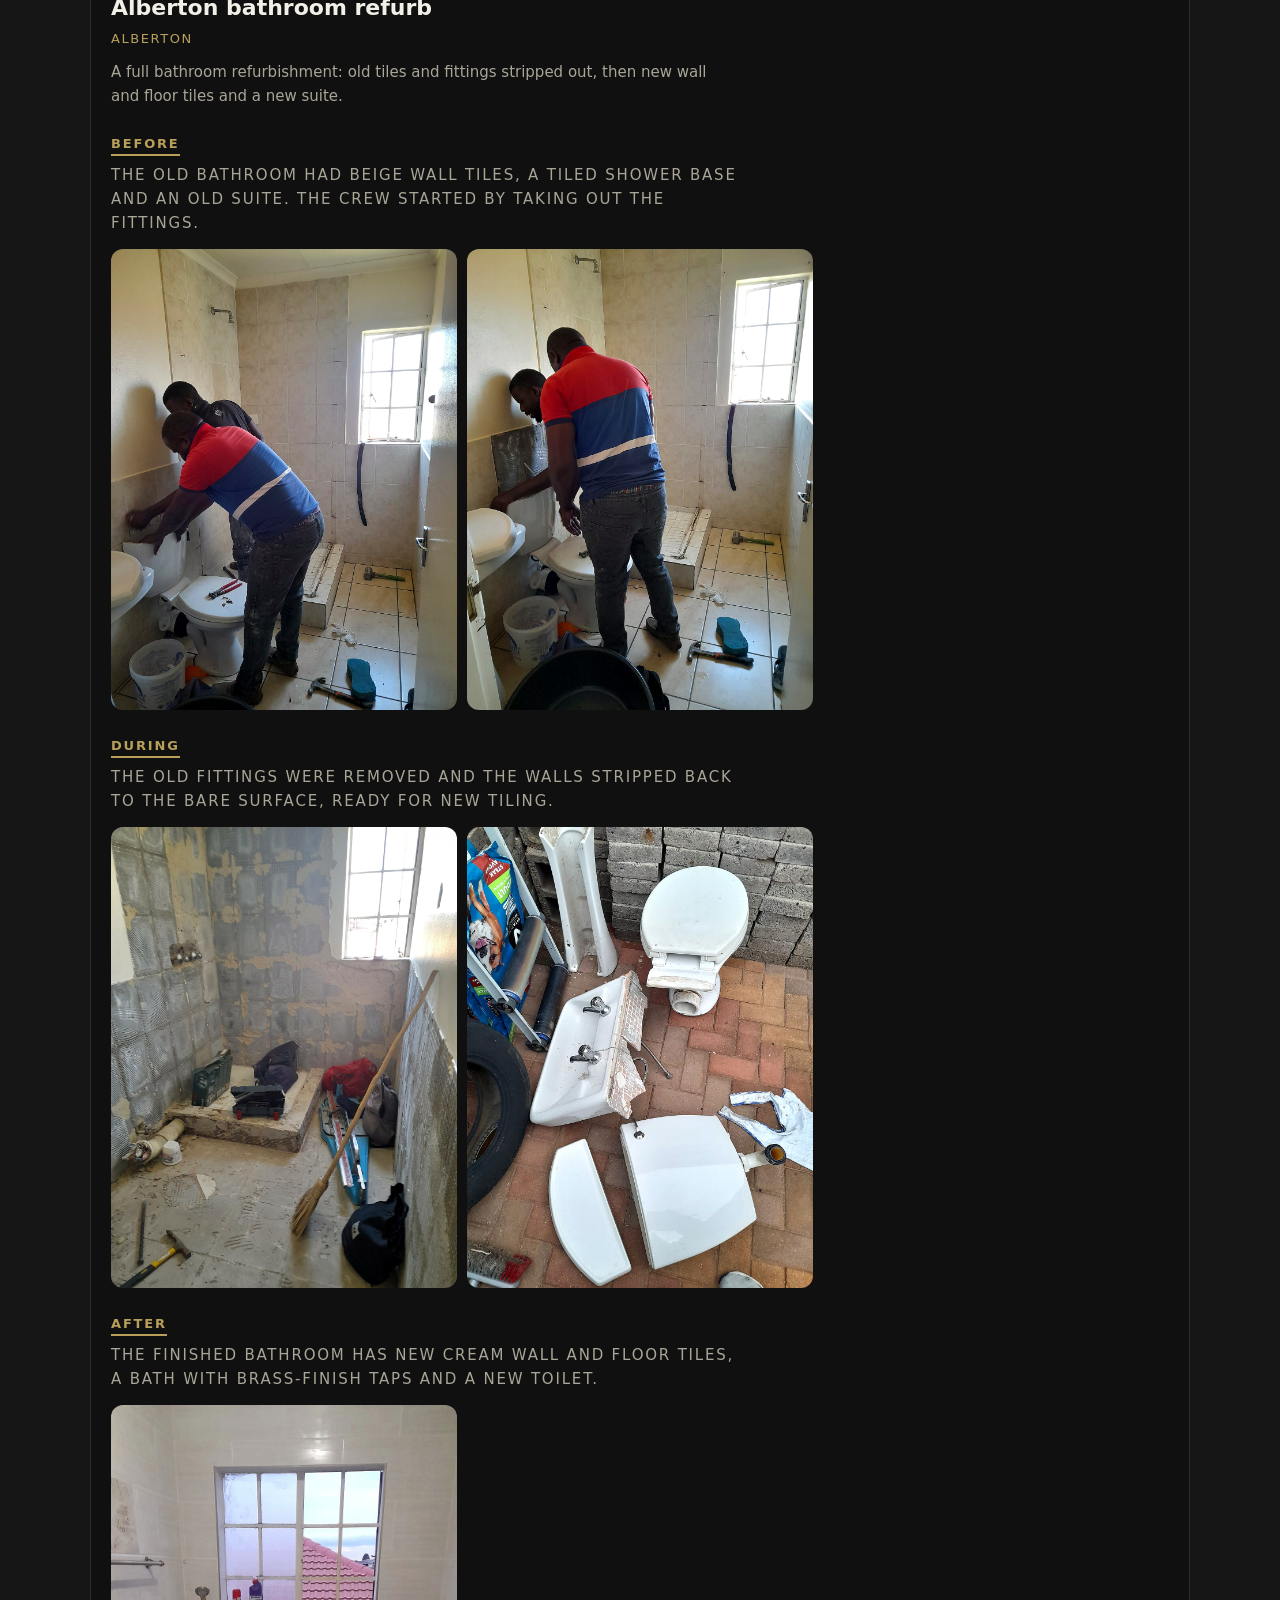
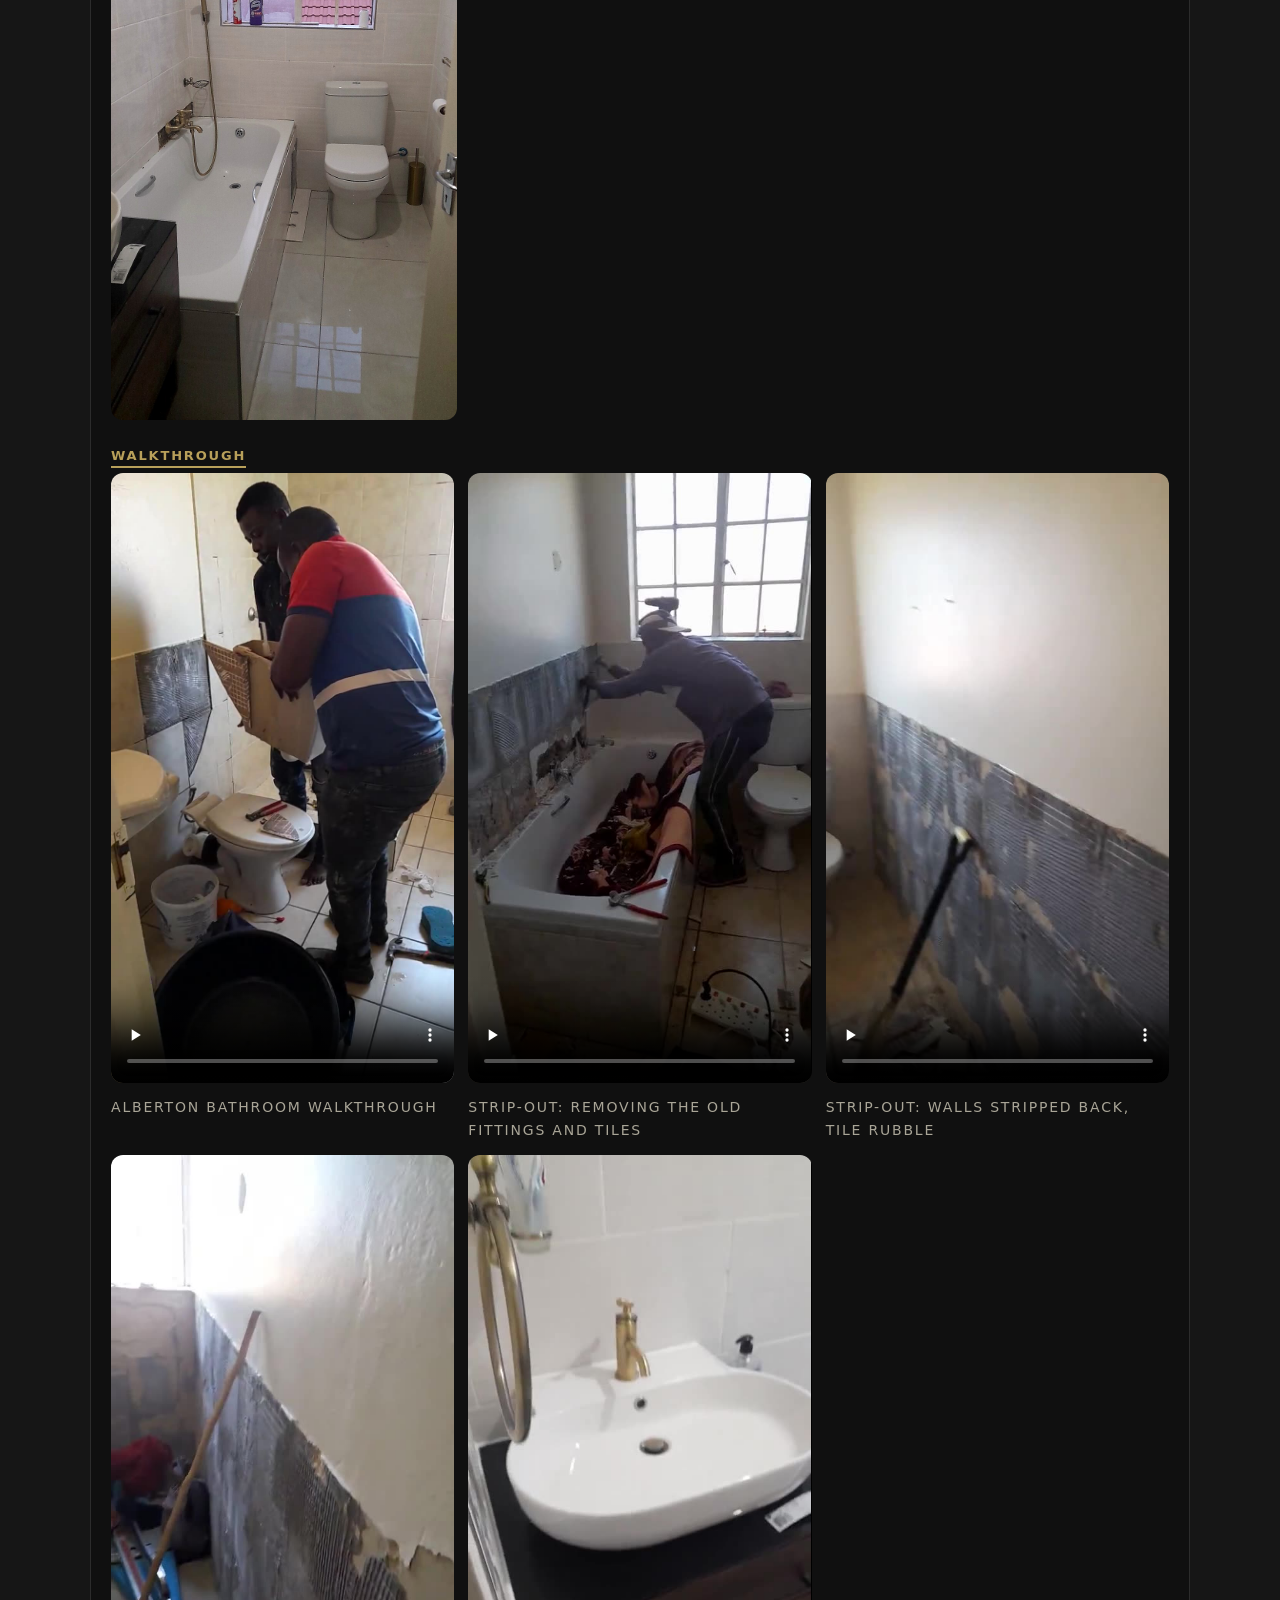
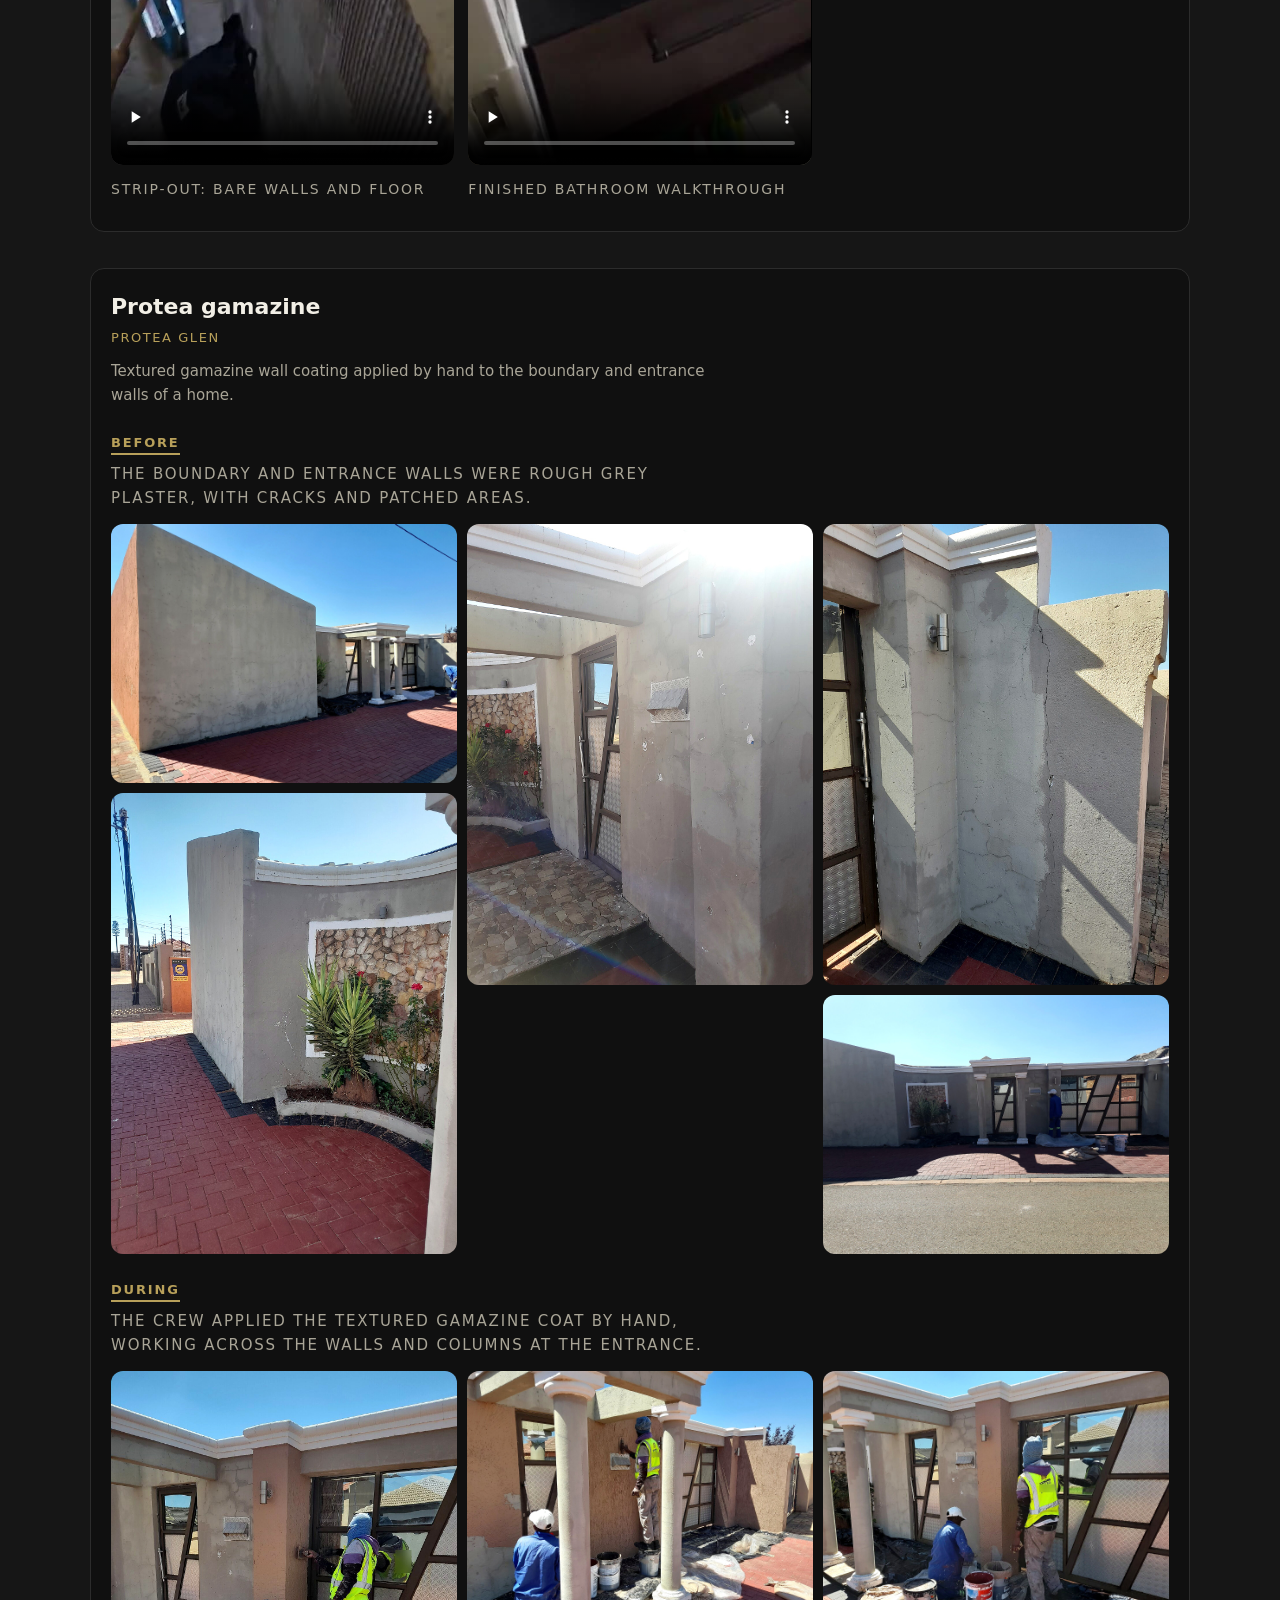
==== commit 8b3ffc19: "Remove office address from contact section" ====
--- a/index.html
+++ b/index.html
@@ -3,13 +3,38 @@
 <head>
 <meta charset="utf-8">
 <meta name="viewport" content="width=device-width,initial-scale=1">
-<title>Solomons Solutions | Future Ready Building | Johannesburg</title>
-<meta name="description" content="Solomons Solutions (Pty) Ltd: building works, civil engineering, additions and alterations, upgrades, design and build, and maintenance in Gauteng and Limpopo.">
-<meta property="og:title" content="Solomons Solutions | Future Ready Building">
-<meta property="og:description" content="Construction and refurbishment in Gauteng and Limpopo. CIDB graded.">
+<title>Construction &amp; Renovation in Gauteng | Solomons Solutions</title>
+<meta name="description" content="Solomons Solutions provides construction, renovations, additions, alterations and maintenance in Gauteng, including Johannesburg. Contact us for a quote.">
+<meta property="og:title" content="Construction &amp; Renovation in Gauteng | Solomons Solutions">
+<meta property="og:description" content="Solomons Solutions provides construction, renovations, additions, alterations and maintenance in Gauteng, including Johannesburg. Contact us for a quote.">
 <meta property="og:image" content="img/logo-dark.png">
 <link rel="icon" href="img/favicon.png">
-<link rel="stylesheet" href="style.css?v=12">
+<link rel="stylesheet" href="style.css?v=13">
+<link rel="canonical" href="https://solomonssolutions.co.za/">
+<meta property="og:url" content="https://solomonssolutions.co.za/">
+<script type="application/ld+json">
+{
+  "@context": "https://schema.org",
+  "@type": "GeneralContractor",
+  "@id": "https://solomonssolutions.co.za/#business",
+  "name": "Solomons Solutions",
+  "legalName": "Solomons Solutions (Pty) Ltd",
+  "url": "https://solomonssolutions.co.za/",
+  "logo": "https://solomonssolutions.co.za/img/logo-dark.png",
+  "telephone": "+27 65 549 7146",
+  "email": "thabang.solomons@outlook.com",
+  "areaServed": {
+    "@type": "AdministrativeArea",
+    "name": "Gauteng"
+  },
+  "contactPoint": {
+    "@type": "ContactPoint",
+    "contactType": "customer enquiries",
+    "telephone": "+27 61 656 2415",
+    "url": "https://wa.me/27616562415"
+  }
+}
+</script>
 </head>
 <body>
 <header class="nav">
@@ -46,7 +71,7 @@
 <section id="portfolio" class="sec dark">
   <p class="eyebrow">Our work</p><h2>Recent projects</h2>
   <p class="lead">A selection of recent jobs, each shown before, during and after. Tap any photo to enlarge it. More projects are added regularly.</p>
-  <a class="btn gold dl" href="profile.html">Read our company profile</a> <a class="btn ghost dl" href="profile/42-Solomons-Solutions-Company-Profile.pdf" download="Solomons-Solutions-Company-Profile.pdf">Download PDF</a>
+  <a class="btn gold dl" href="profile.html">Read our company profile</a> <a class="btn ghost dl" href="profile/130-4-Solomons-Solutions-Company-Profile.pdf" download="Solomons-Solutions-Company-Profile.pdf">Download PDF</a>
   <div id="projects"></div>
 </section>
 
@@ -73,7 +98,6 @@
     <a class="card" href="https://wa.me/27616562415?text=Hi%20Solomons%20Solutions%2C%20I%27d%20like%20a%20quote."><small>WhatsApp</small><b>061 656 2415</b></a>
     <a class="card" href="tel:+27655497146"><small>Call</small><b>065 549 7146</b></a>
     <a class="card" href="mailto:thabang.solomons@outlook.com"><small>Email</small><b>thabang.solomons@outlook.com</b></a>
-    <div class="card"><small>Office</small><b>Management House, 38 Melle &amp; 48 Stiemens Street, Braamfontein, Johannesburg</b></div>
   </div>
 </section>
 </main>
@@ -84,6 +108,6 @@
 </footer>
 <a class="wa-float" href="https://wa.me/27616562415" aria-label="Chat on WhatsApp">WhatsApp</a>
 <div id="lb"><button class="x" aria-label="Close">&times;</button><button class="pv" aria-label="Previous">&#8249;</button><img alt=""><div class="cap"></div><button class="nx" aria-label="Next">&#8250;</button></div>
-<script src="gallery.js?v=12"></script>
+<script src="gallery.js?v=13"></script>
 </body>
 </html>
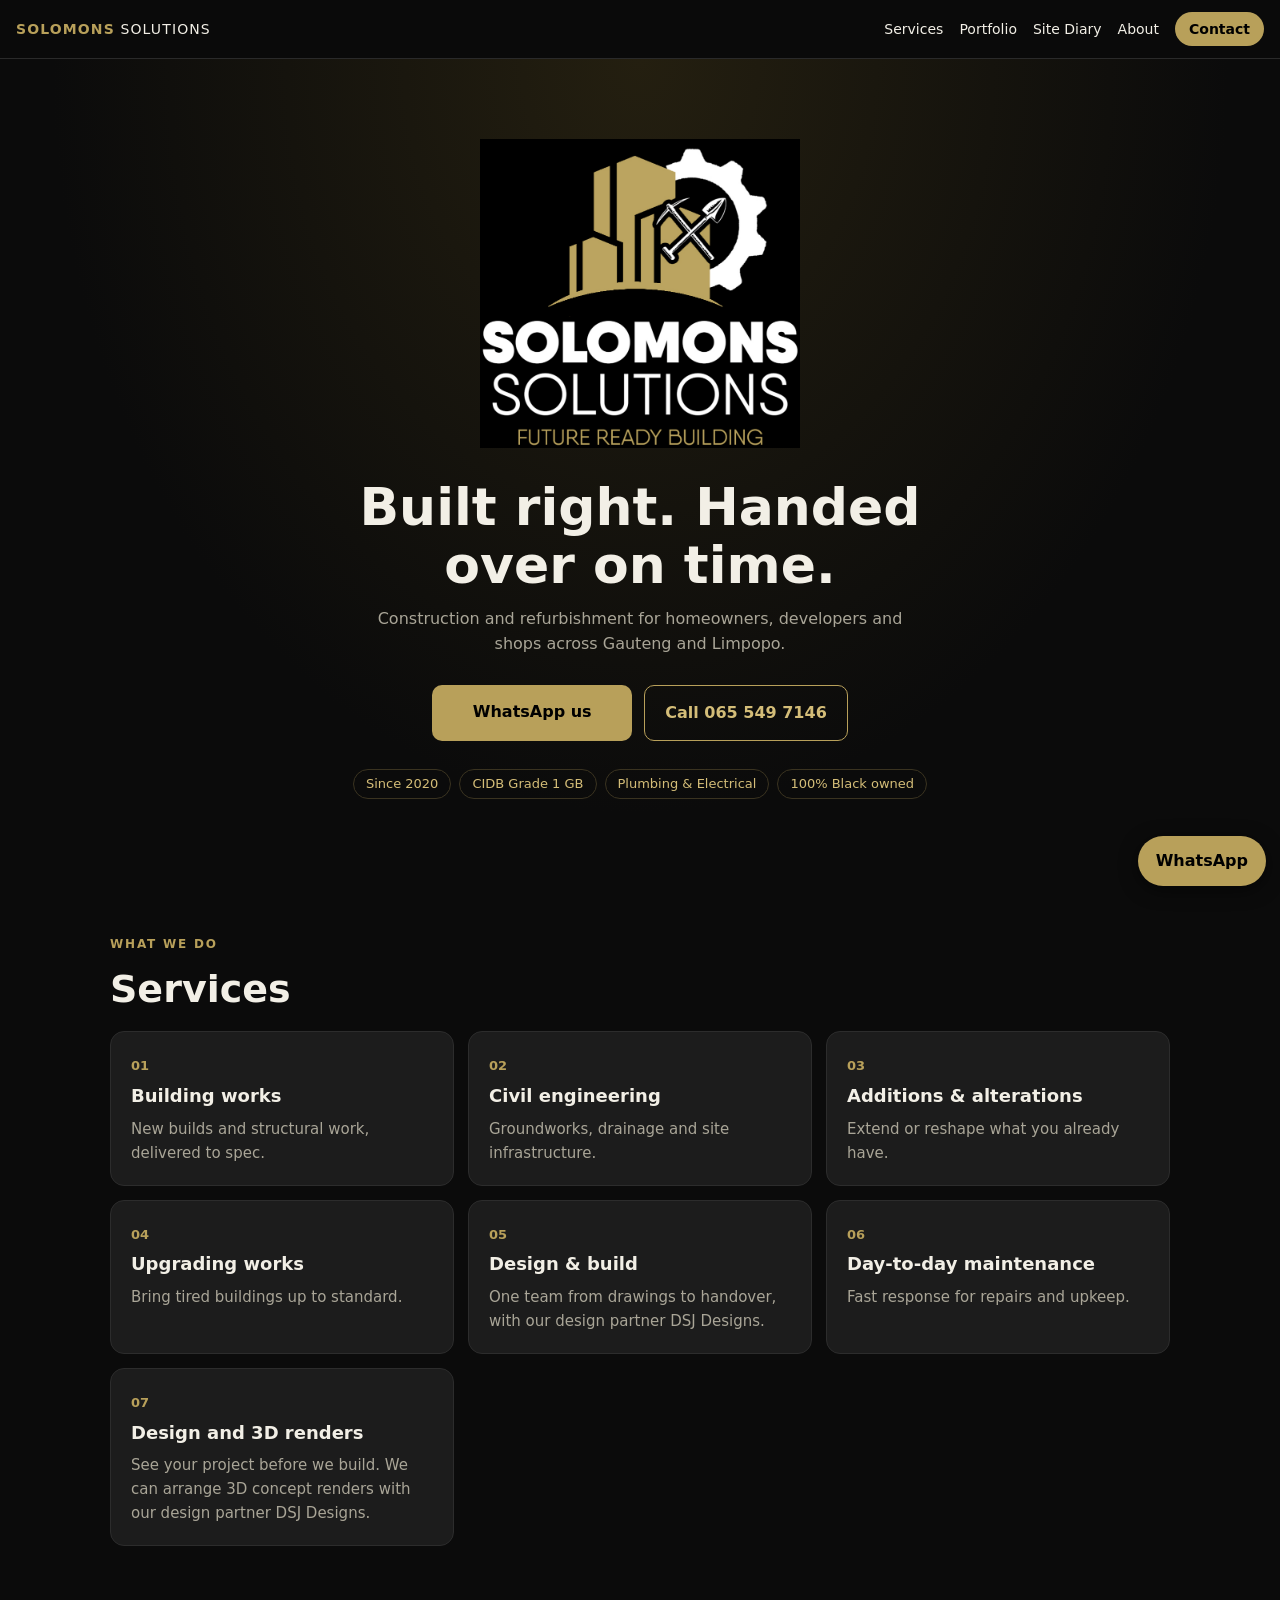
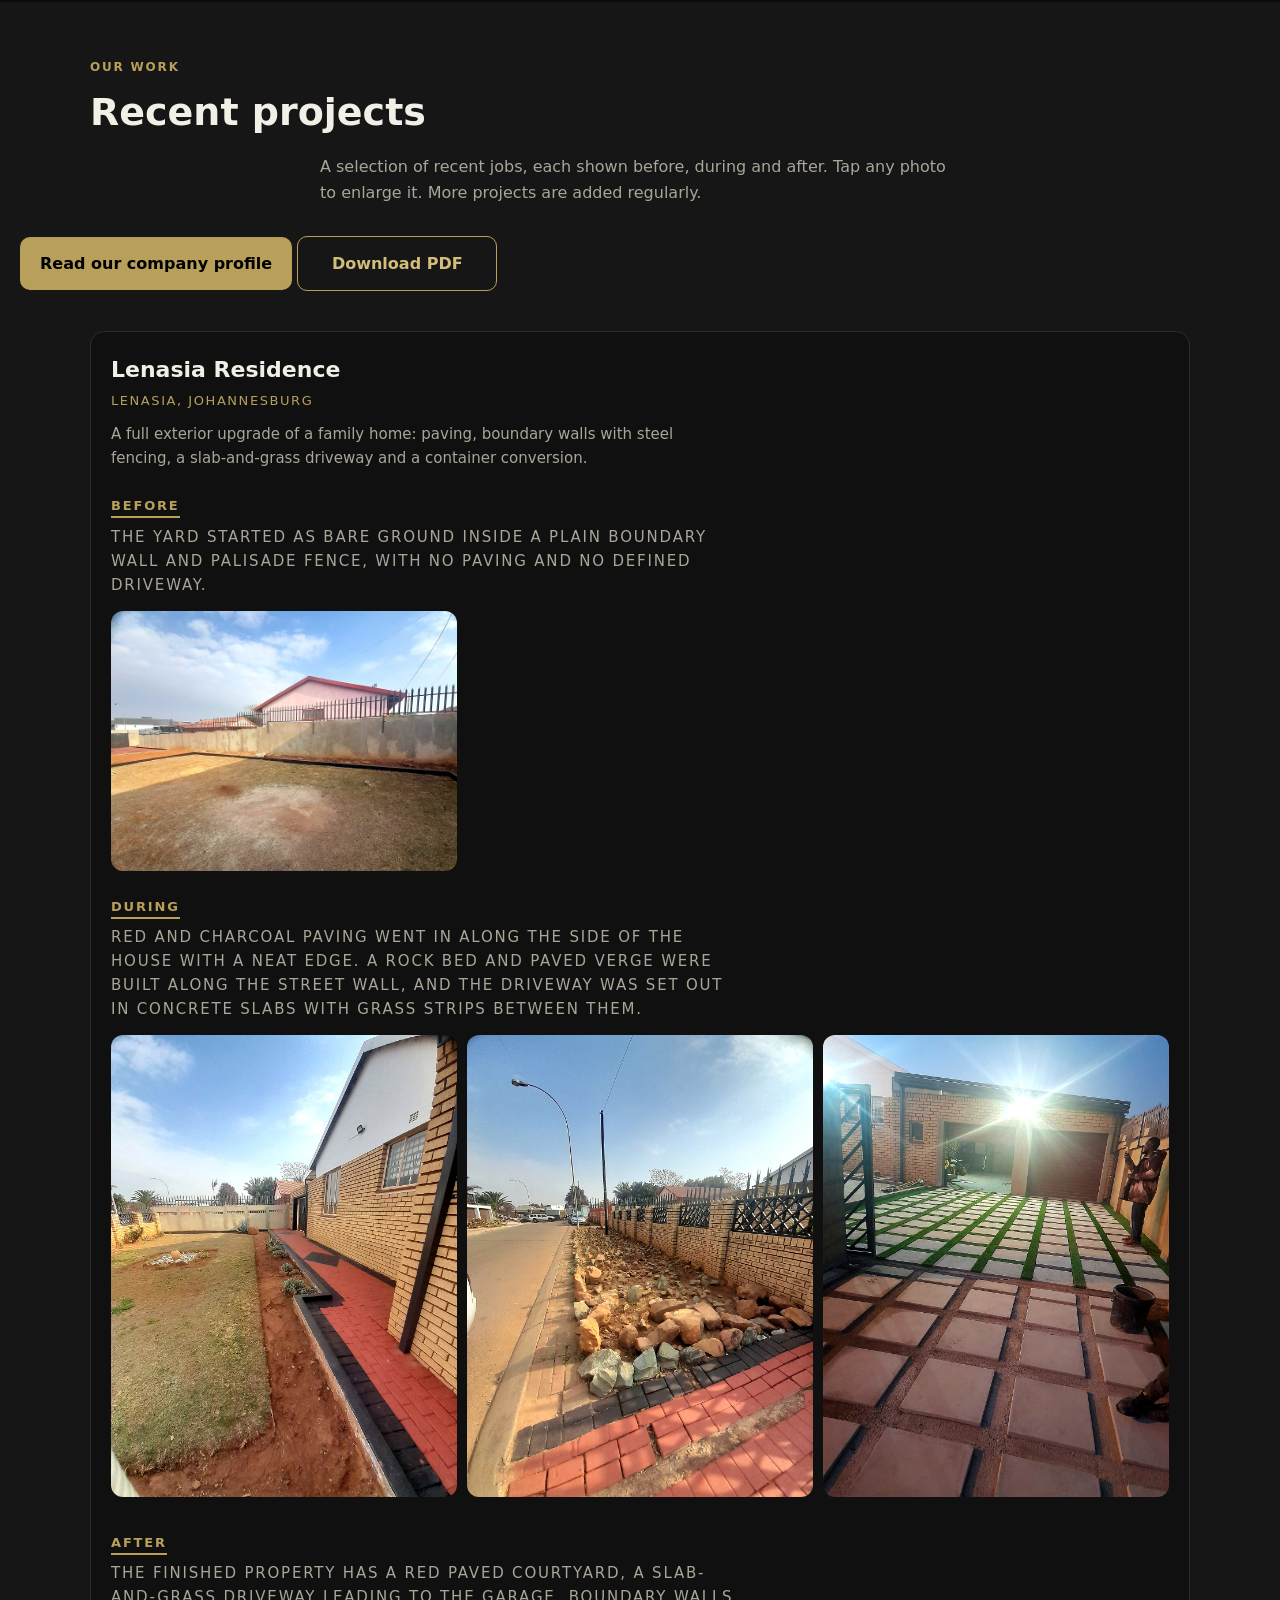
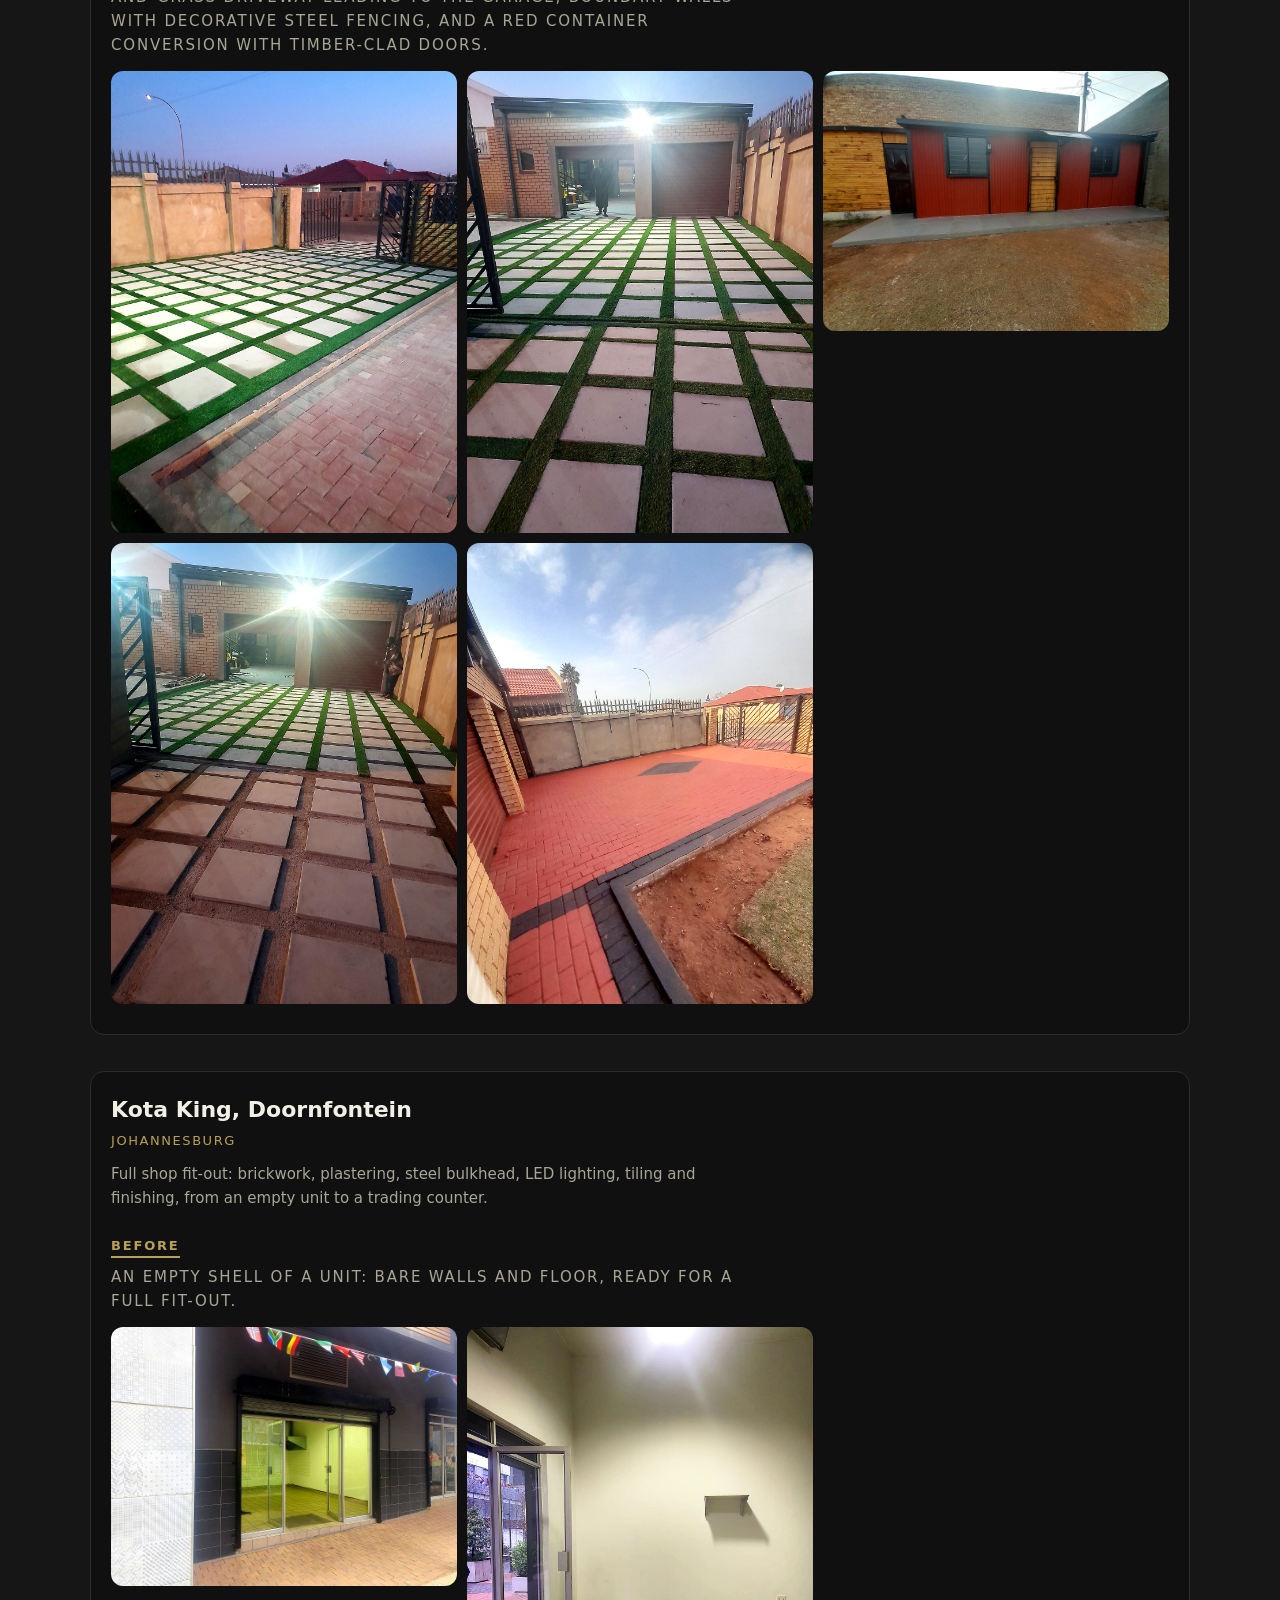
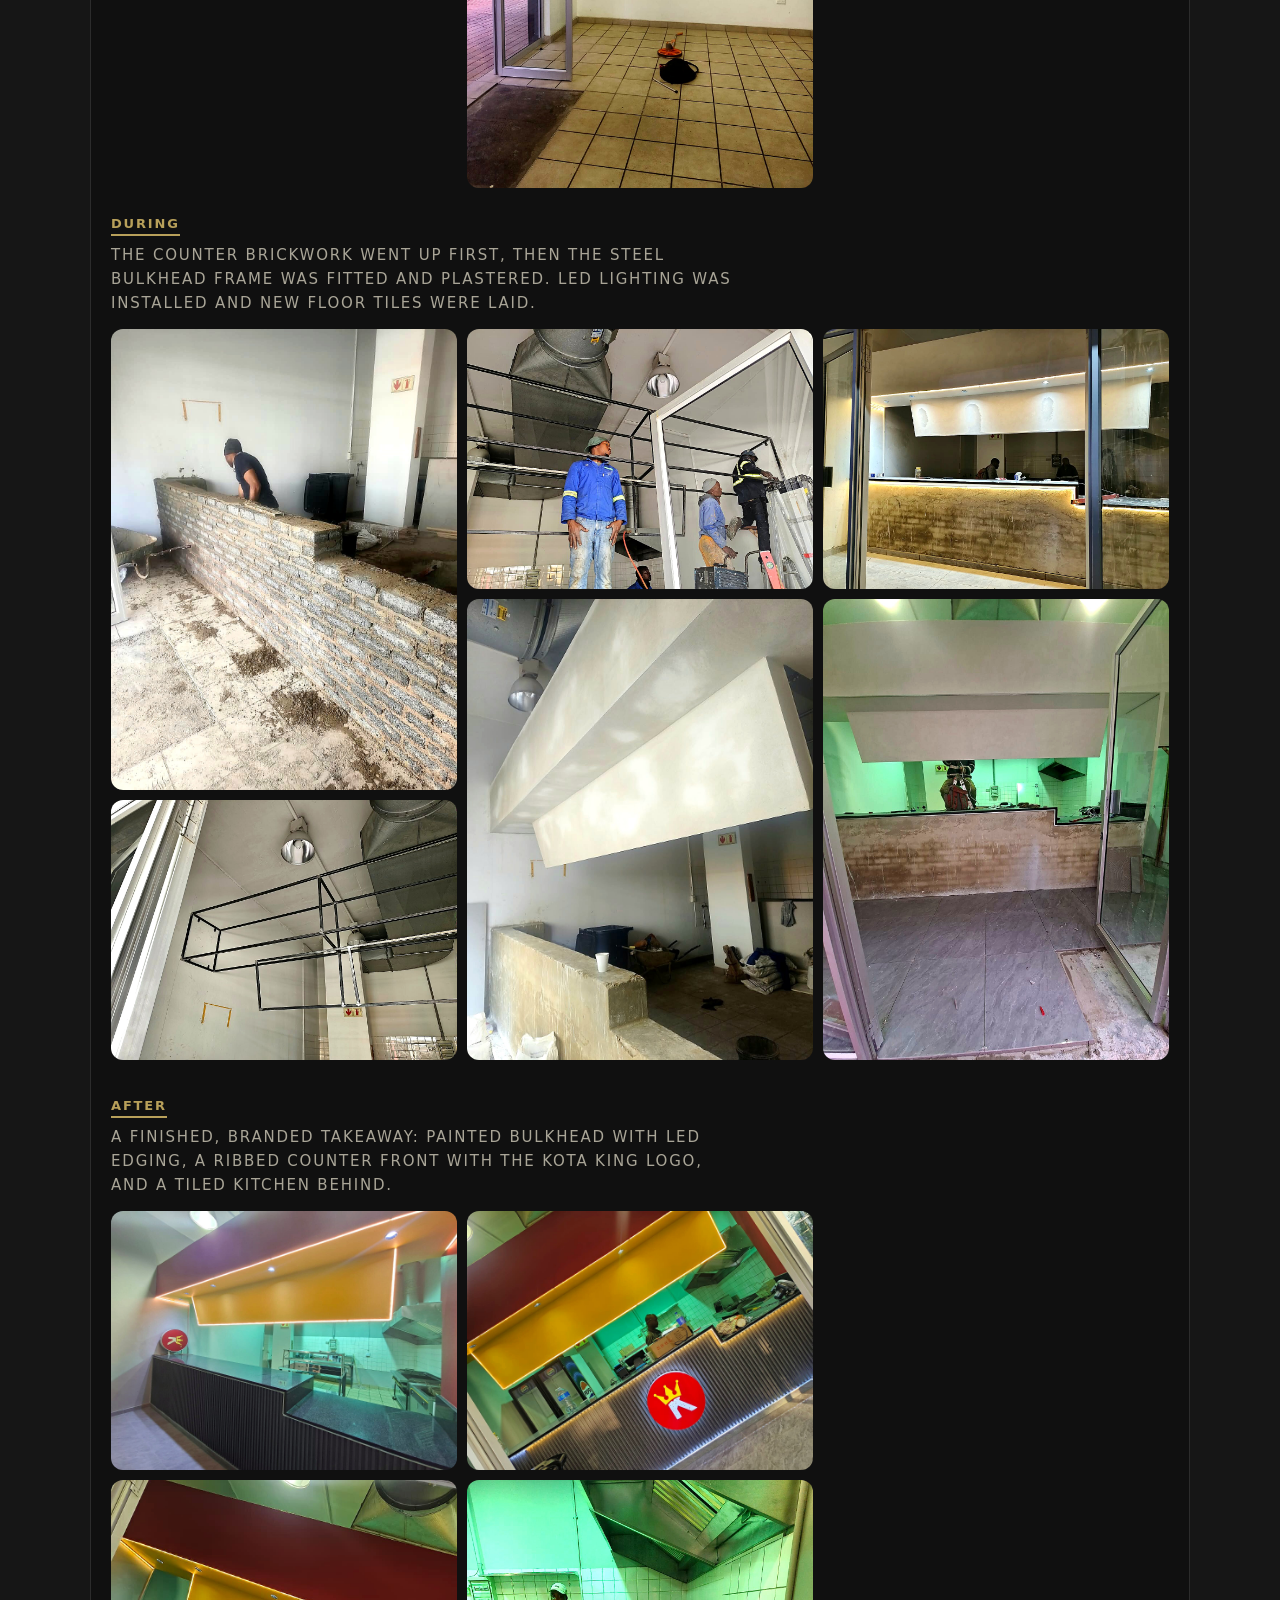
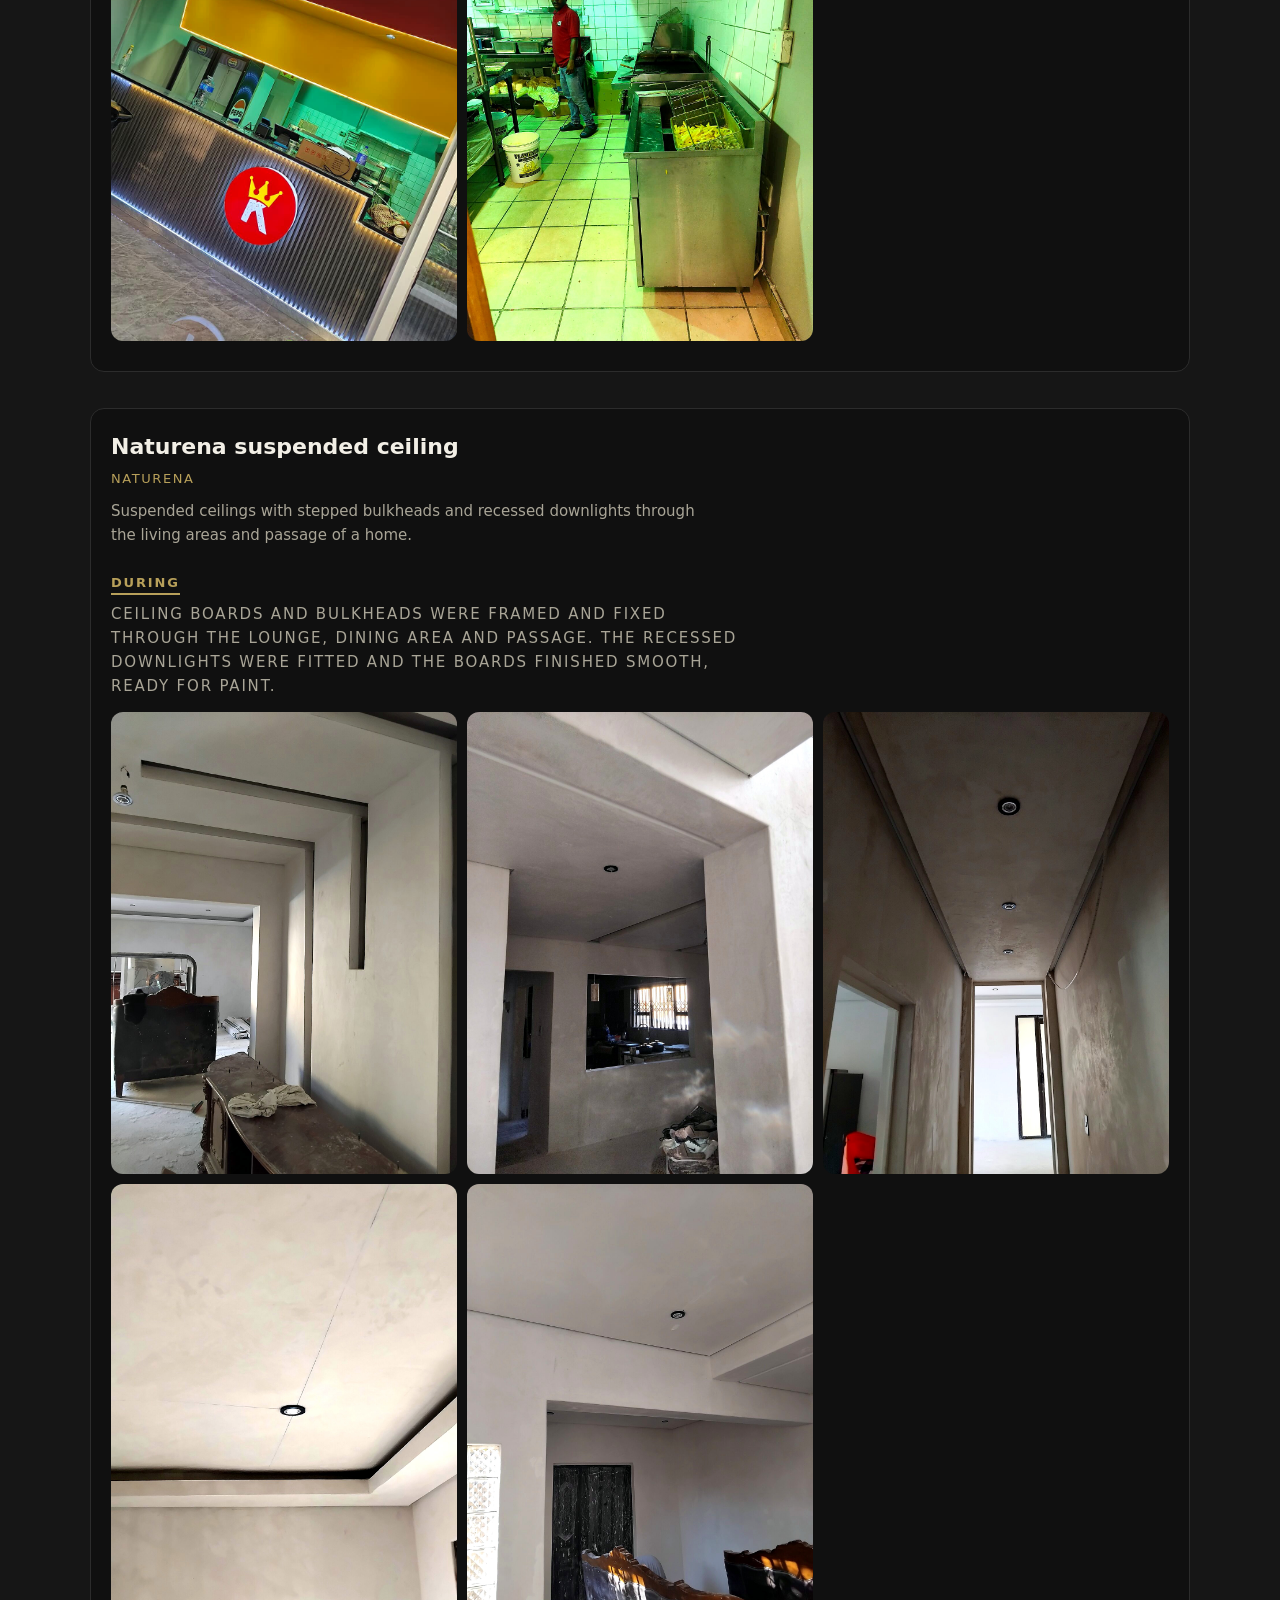
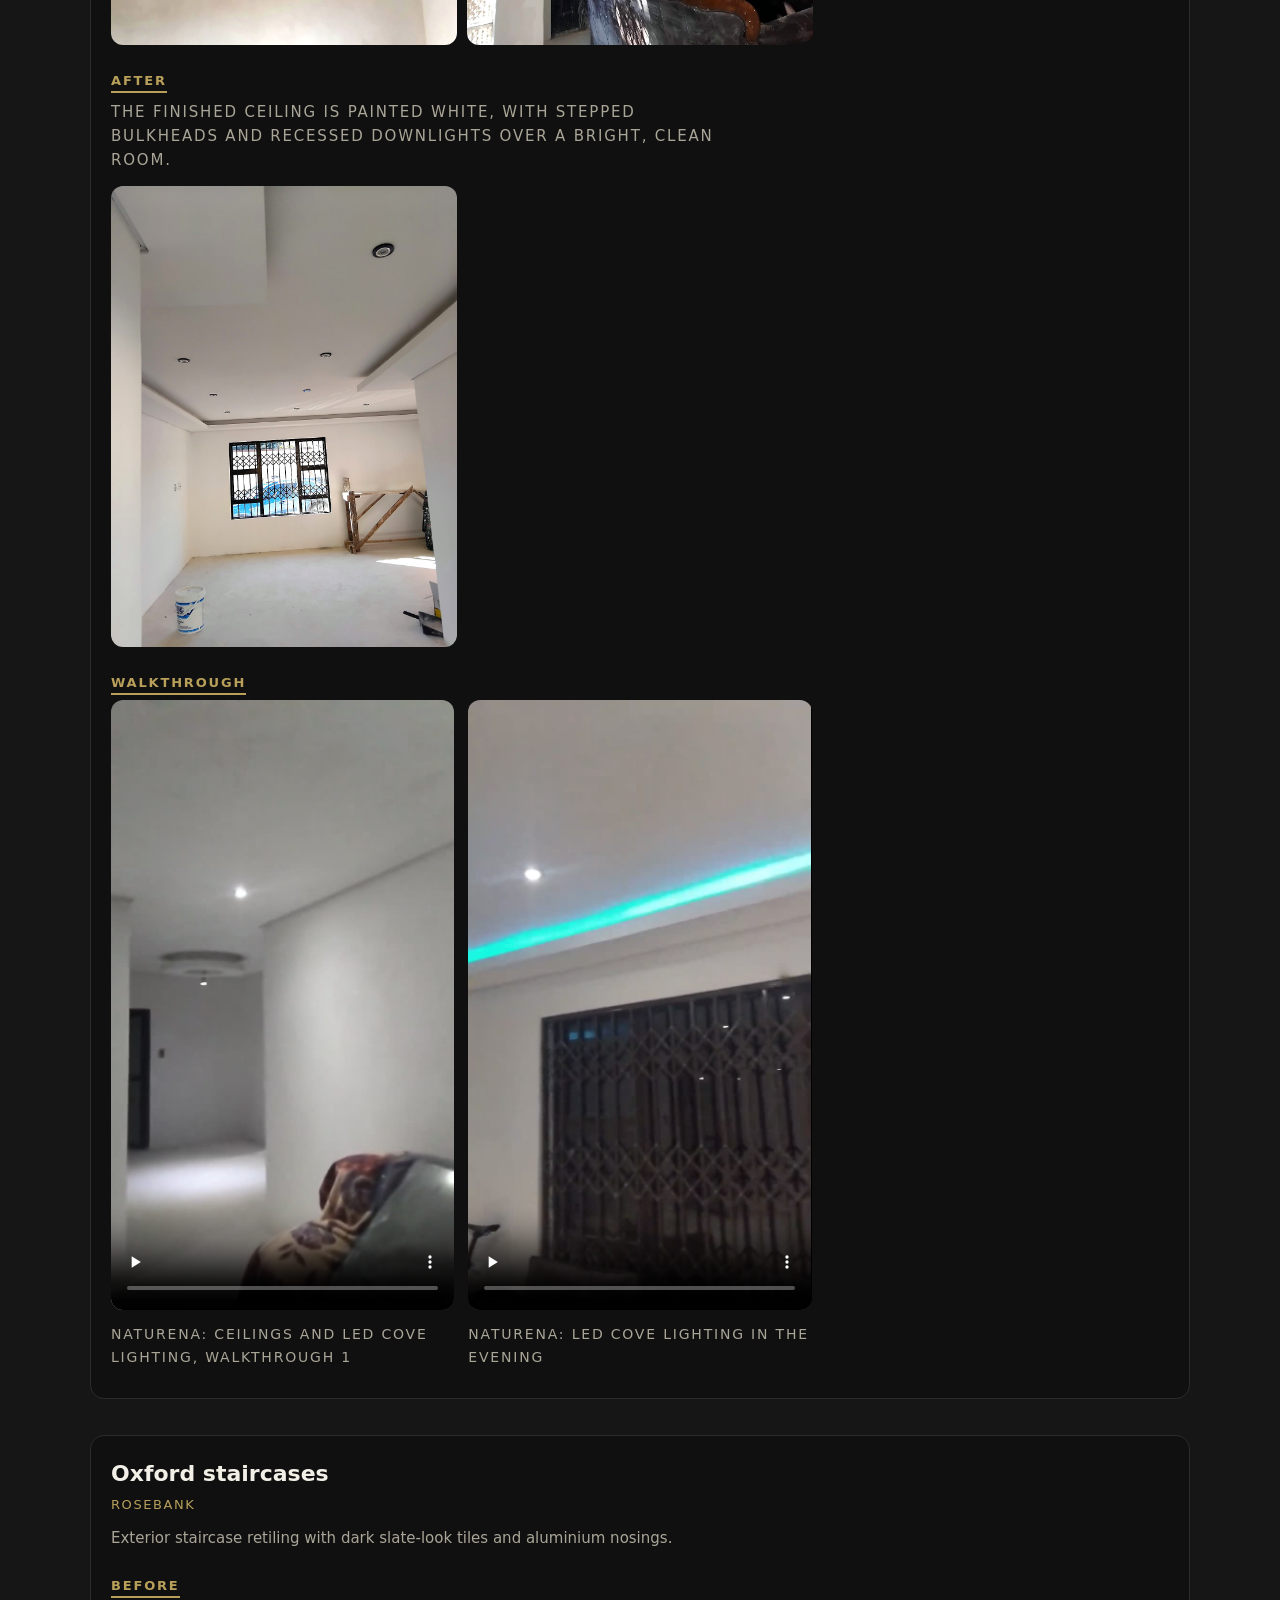
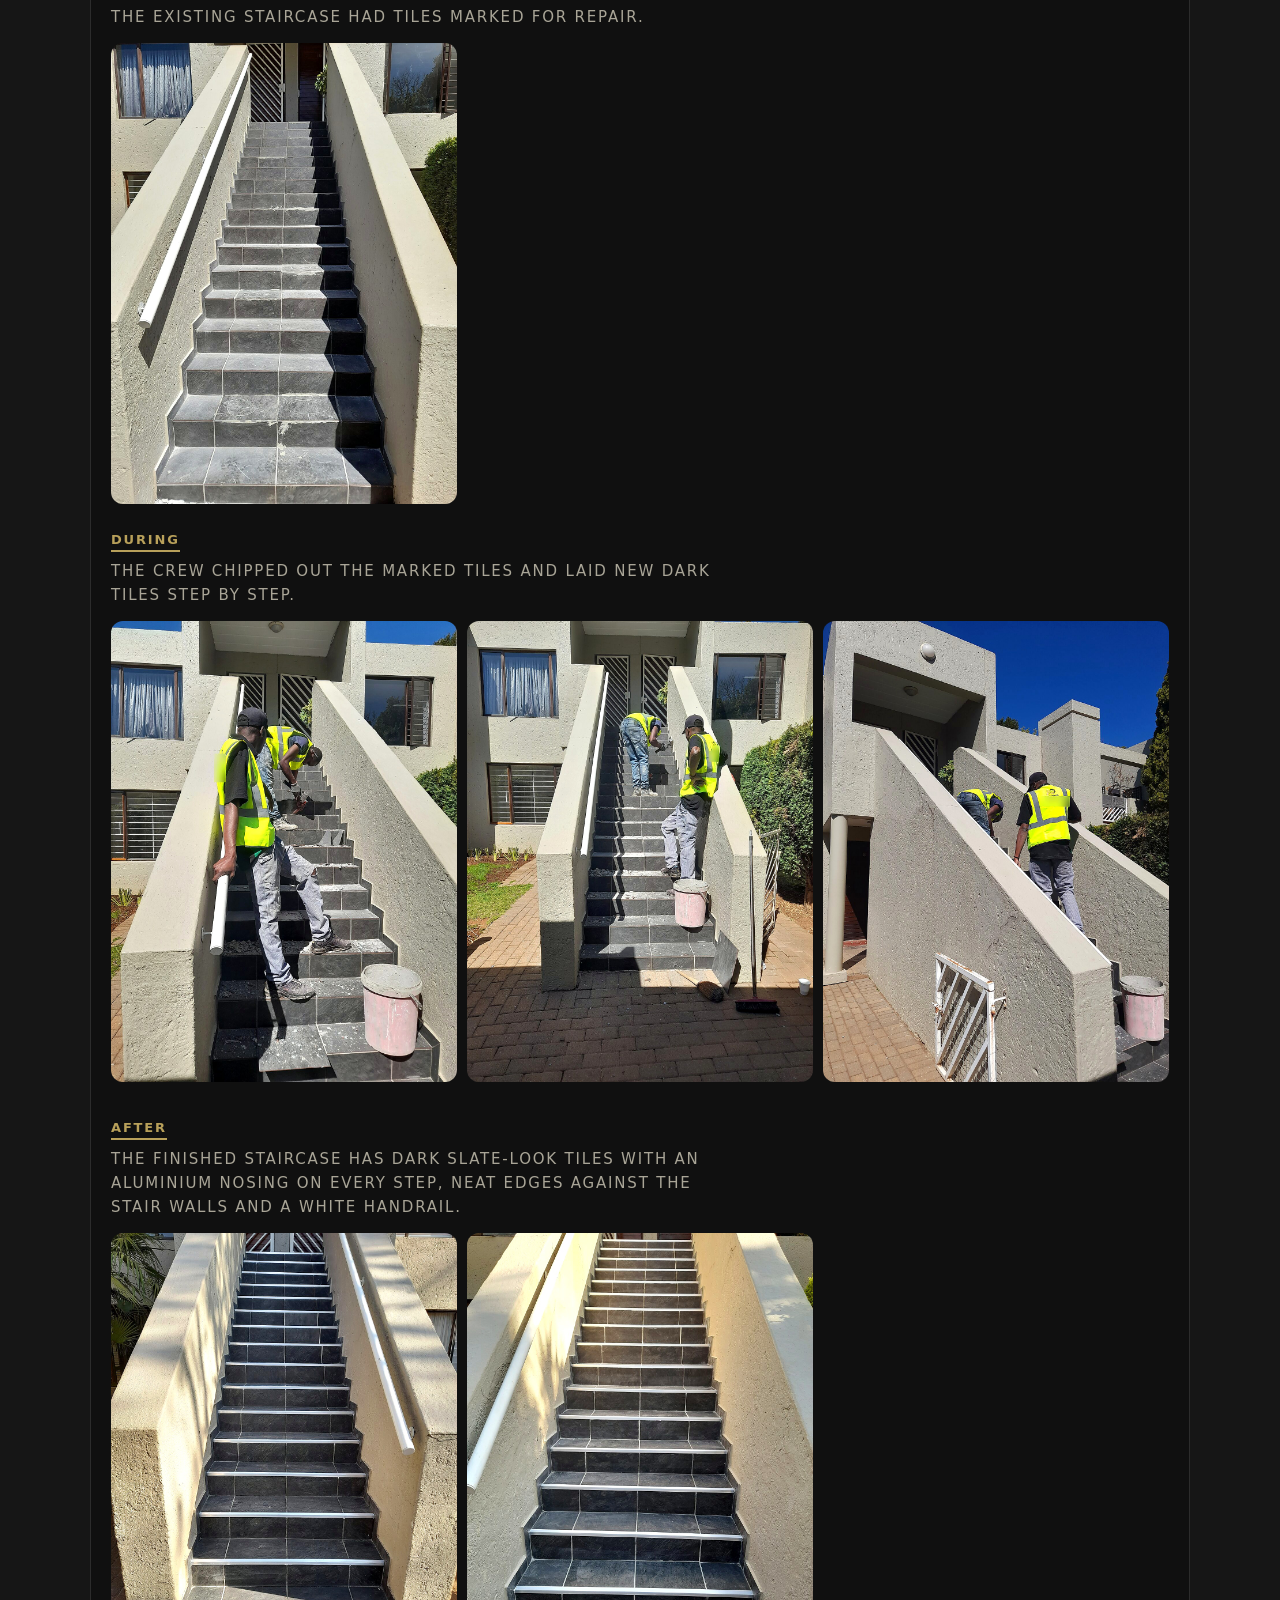
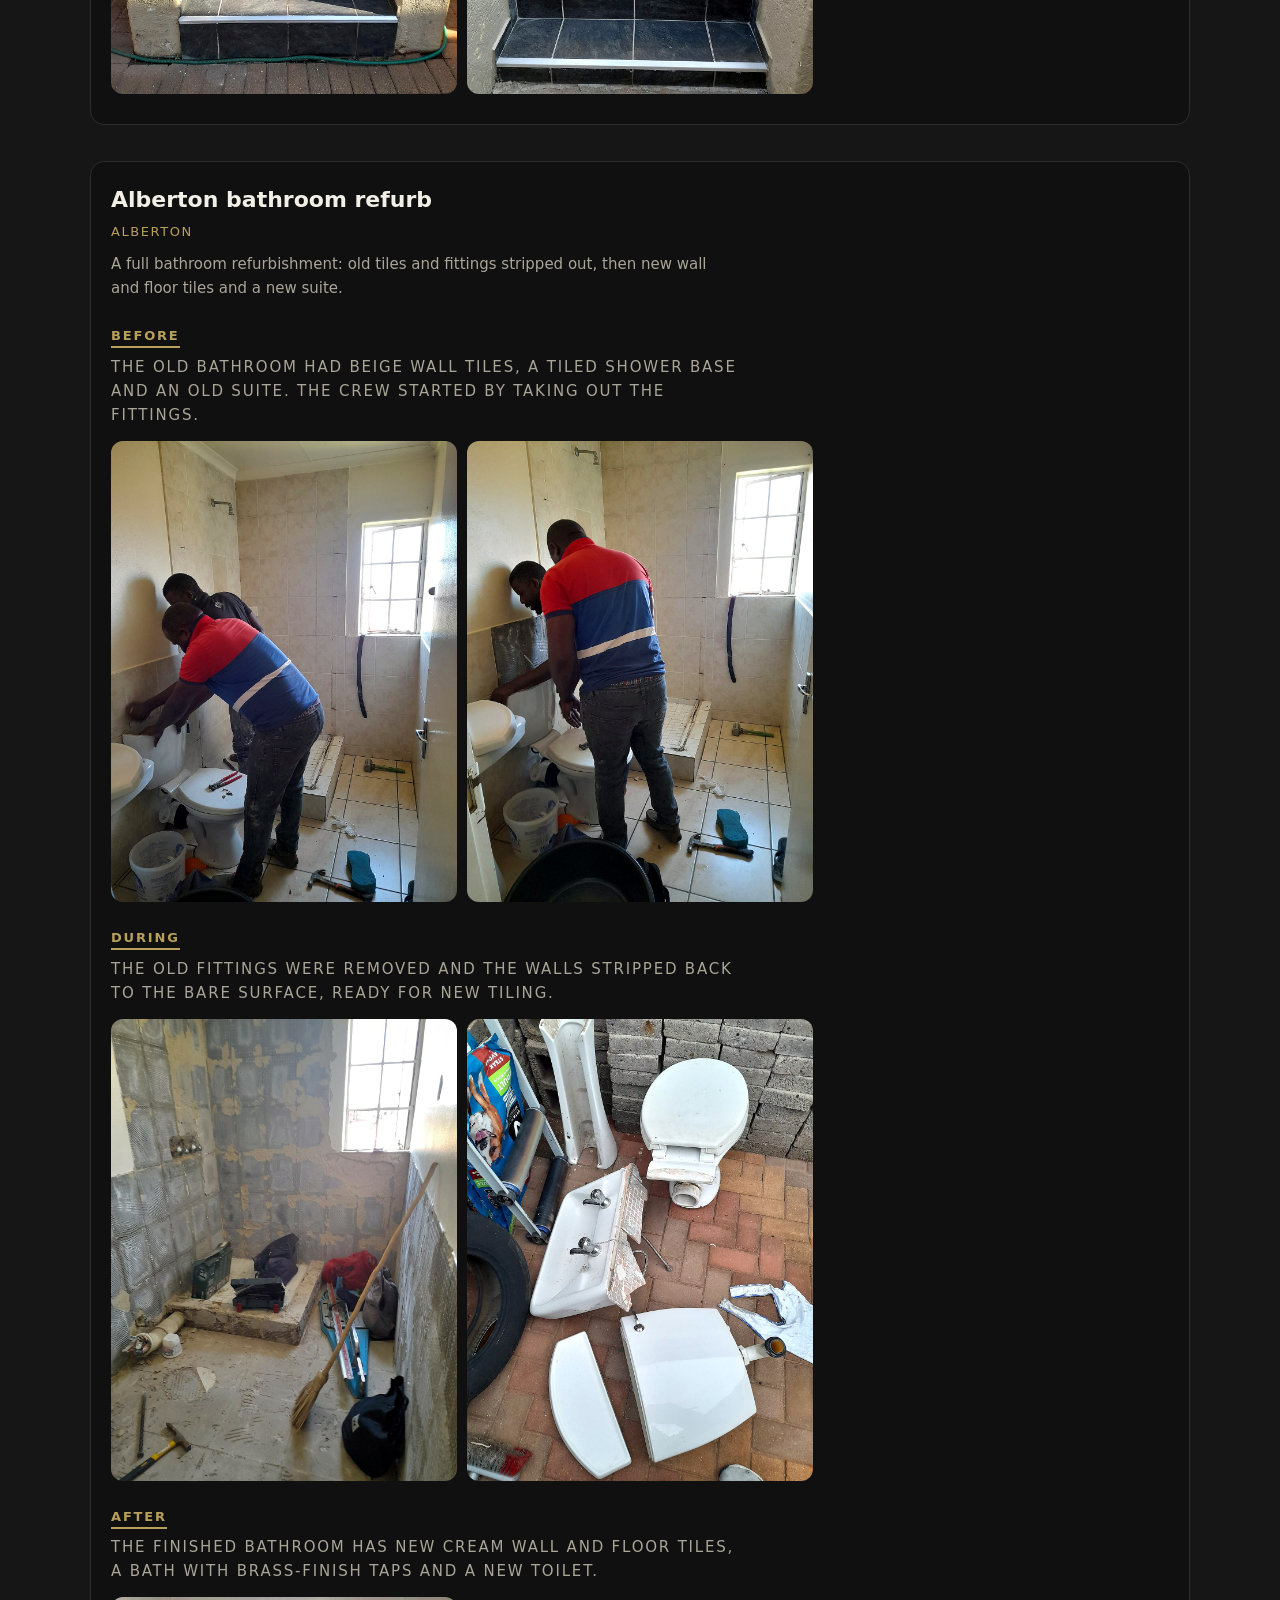
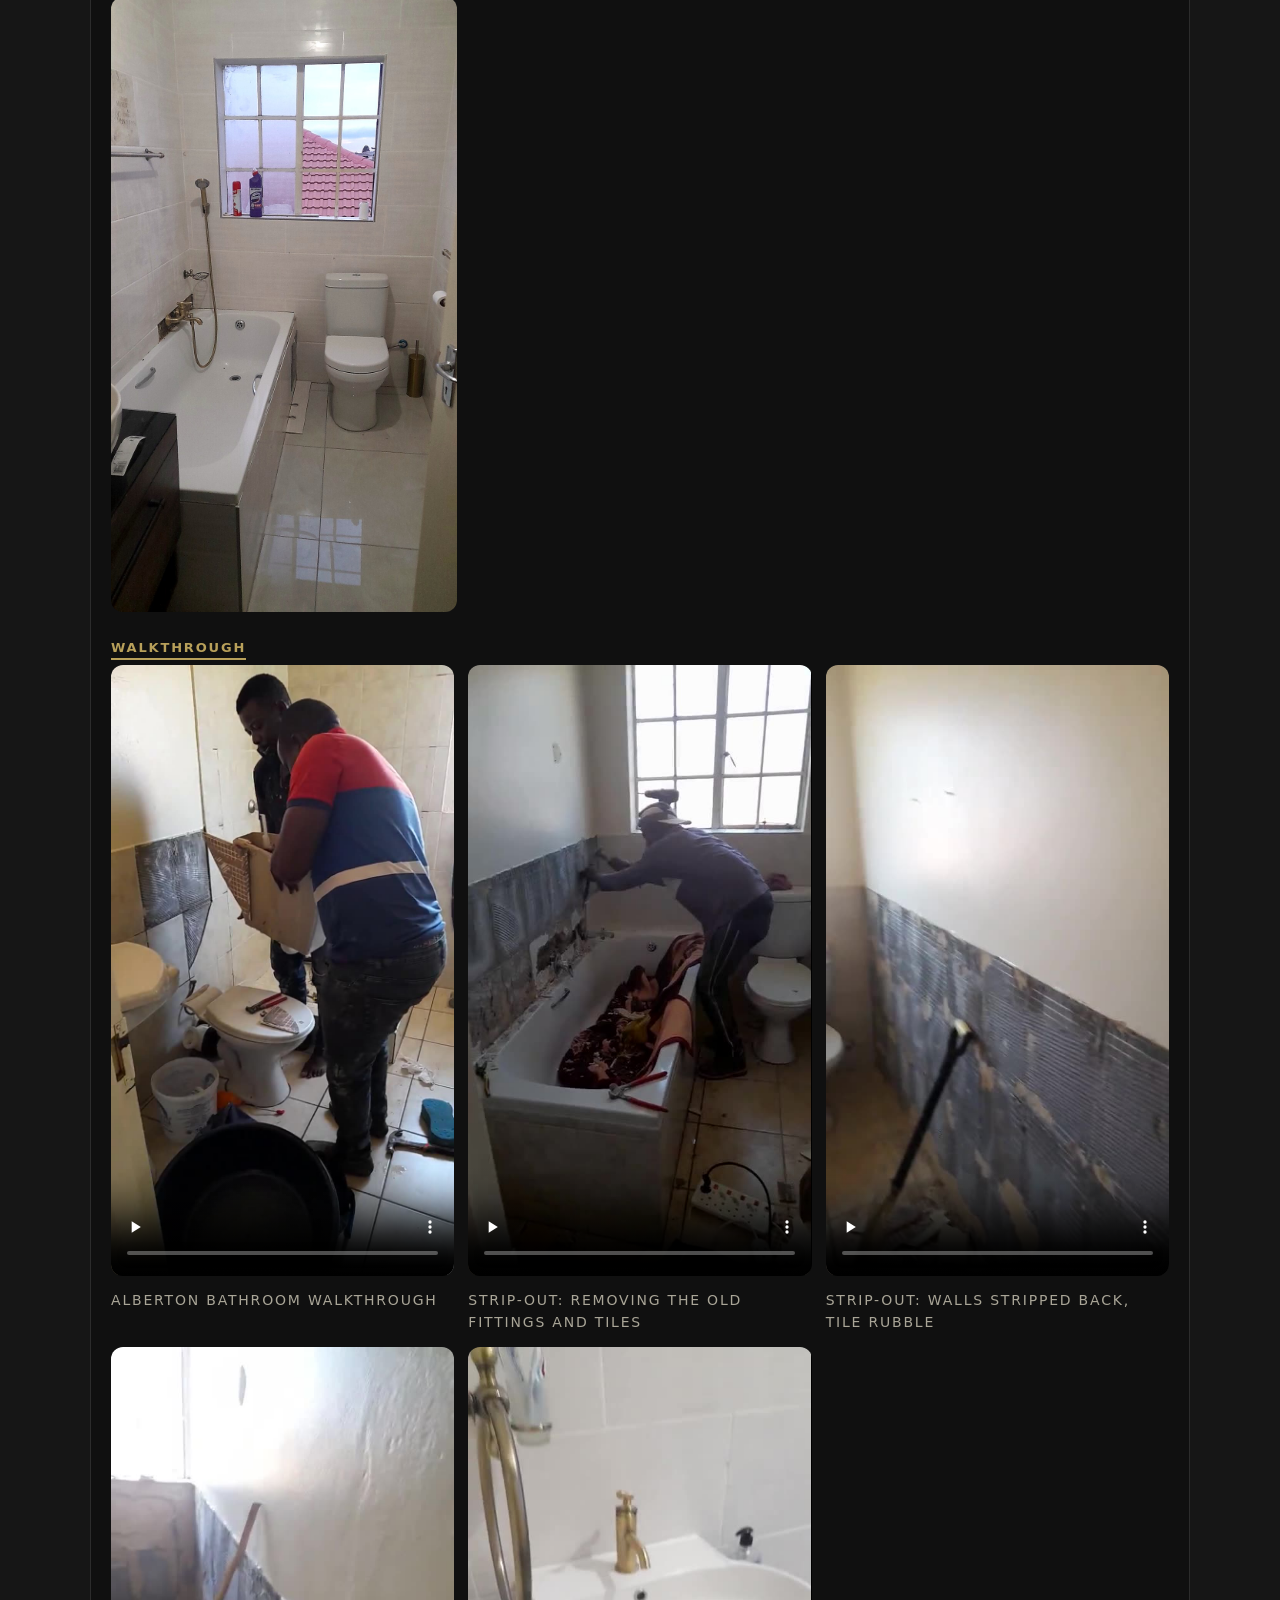
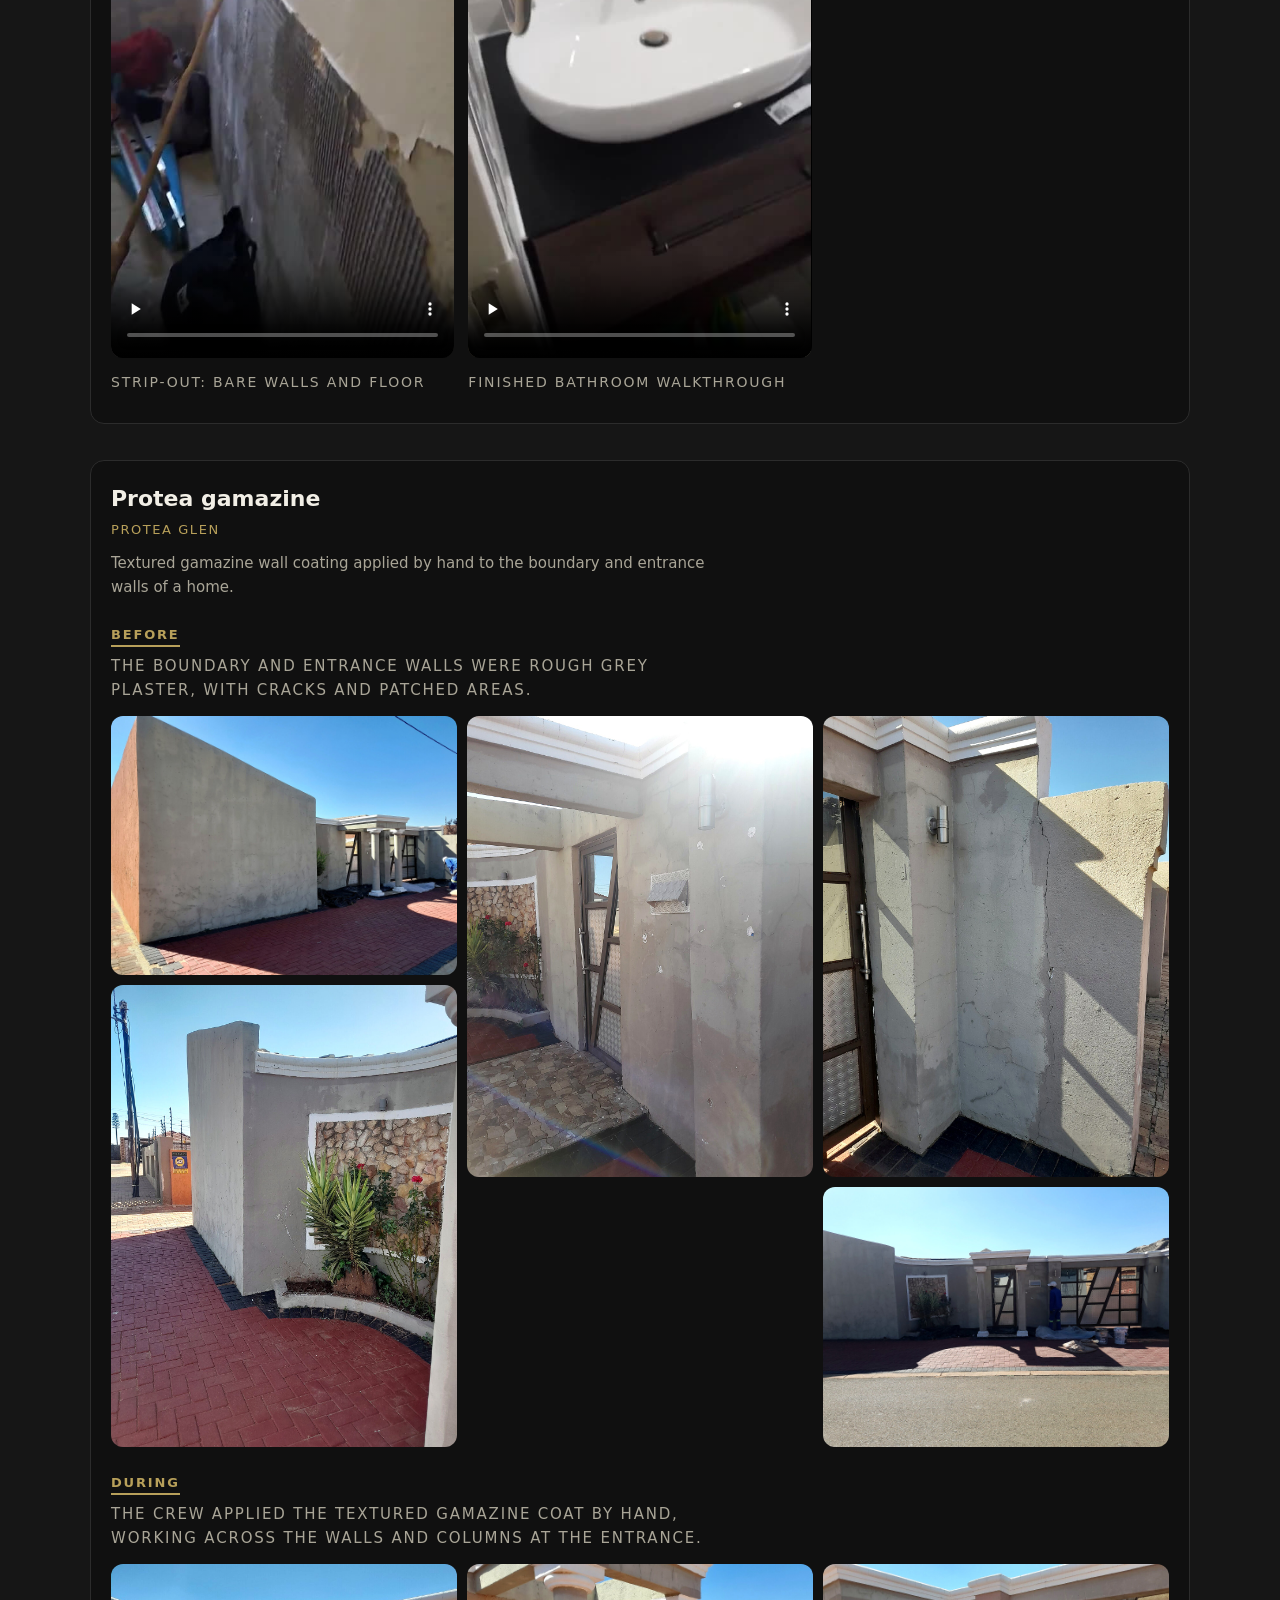
==== commit 34c46879: "Add Design and 3D renders service and DSJ concept render gallery Added a new section for design and " ====
--- a/index.html
+++ b/index.html
@@ -65,6 +65,7 @@
     <article><b>04</b><h3>Upgrading works</h3><p>Bring tired buildings up to standard.</p></article>
     <article><b>05</b><h3>Design &amp; build</h3><p>One team from drawings to handover, with our design partner DSJ Designs.</p></article>
     <article><b>06</b><h3>Day-to-day maintenance</h3><p>Fast response for repairs and upkeep.</p></article>
+    <article><b>07</b><h3>Design and 3D renders</h3><p>See your project before we build. We can arrange 3D concept renders with our design partner DSJ Designs.</p></article>
   </div>
 </section>
 
@@ -73,6 +74,21 @@
   <p class="lead">A selection of recent jobs, each shown before, during and after. Tap any photo to enlarge it. More projects are added regularly.</p>
   <a class="btn gold dl" href="profile.html">Read our company profile</a> <a class="btn ghost dl" href="profile/130-4-Solomons-Solutions-Company-Profile.pdf" download="Solomons-Solutions-Company-Profile.pdf">Download PDF</a>
   <div id="projects"></div>
+</section>
+
+<section id="renders" class="sec">
+  <p class="eyebrow">Design and 3D renders</p><h2>3D concept renders</h2>
+  <p class="lead">See your project before we build. We can arrange 3D concept renders of homes and spaces, produced with our design partner DSJ Designs, then build it for you. Design by DSJ Designs. Concept renders, not completed work.</p>
+  <div class="rgrid">
+    <figure><img src="renders/1-dsj-render-1.jpg" alt="3D concept render by DSJ Designs" loading="lazy"><figcaption>Concept render - design by DSJ Designs</figcaption></figure>
+    <figure><img src="renders/2-dsj-render-2.jpg" alt="3D concept render by DSJ Designs" loading="lazy"><figcaption>Concept render - design by DSJ Designs</figcaption></figure>
+    <figure><img src="renders/3-dsj-render-3.jpg" alt="3D concept render by DSJ Designs" loading="lazy"><figcaption>Concept render - design by DSJ Designs</figcaption></figure>
+    <figure><img src="renders/4-dsj-render-4.jpg" alt="3D concept render by DSJ Designs" loading="lazy"><figcaption>Concept render - design by DSJ Designs</figcaption></figure>
+    <figure><img src="renders/5-dsj-render-5.jpg" alt="3D concept render by DSJ Designs" loading="lazy"><figcaption>Concept render - design by DSJ Designs</figcaption></figure>
+    <figure><img src="renders/6-dsj-render-6.jpg" alt="3D concept render by DSJ Designs" loading="lazy"><figcaption>Concept render - design by DSJ Designs</figcaption></figure>
+  </div>
+  <a class="btn gold" href="https://wa.me/27616562415">WhatsApp 061 656 2415</a>
+  <style>.rgrid{display:grid;gap:14px;grid-template-columns:1fr;margin:20px 0}.rgrid figure{margin:0}.rgrid img{width:100%;height:auto;border-radius:12px;display:block}.rgrid figcaption{font-size:13px;color:#aaa;padding-top:6px}@media(min-width:760px){.rgrid{grid-template-columns:repeat(3,1fr)}}</style>
 </section>
 
 <section id="diary" class="sec">
@@ -98,6 +114,7 @@
     <a class="card" href="https://wa.me/27616562415?text=Hi%20Solomons%20Solutions%2C%20I%27d%20like%20a%20quote."><small>WhatsApp</small><b>061 656 2415</b></a>
     <a class="card" href="tel:+27655497146"><small>Call</small><b>065 549 7146</b></a>
     <a class="card" href="mailto:thabang.solomons@outlook.com"><small>Email</small><b>thabang.solomons@outlook.com</b></a>
+<a class="card" href="https://docs.google.com/forms/d/e/1FAIpQLSd4P9UNQbZ83FMfPlmQPFQL6wtM42ep-0UbhyklC8WEgCADHw/viewform" target="_blank" rel="noopener"><small>Box shop enquiry</small><b>Fill in our quick form</b></a>
   </div>
 </section>
 </main>
